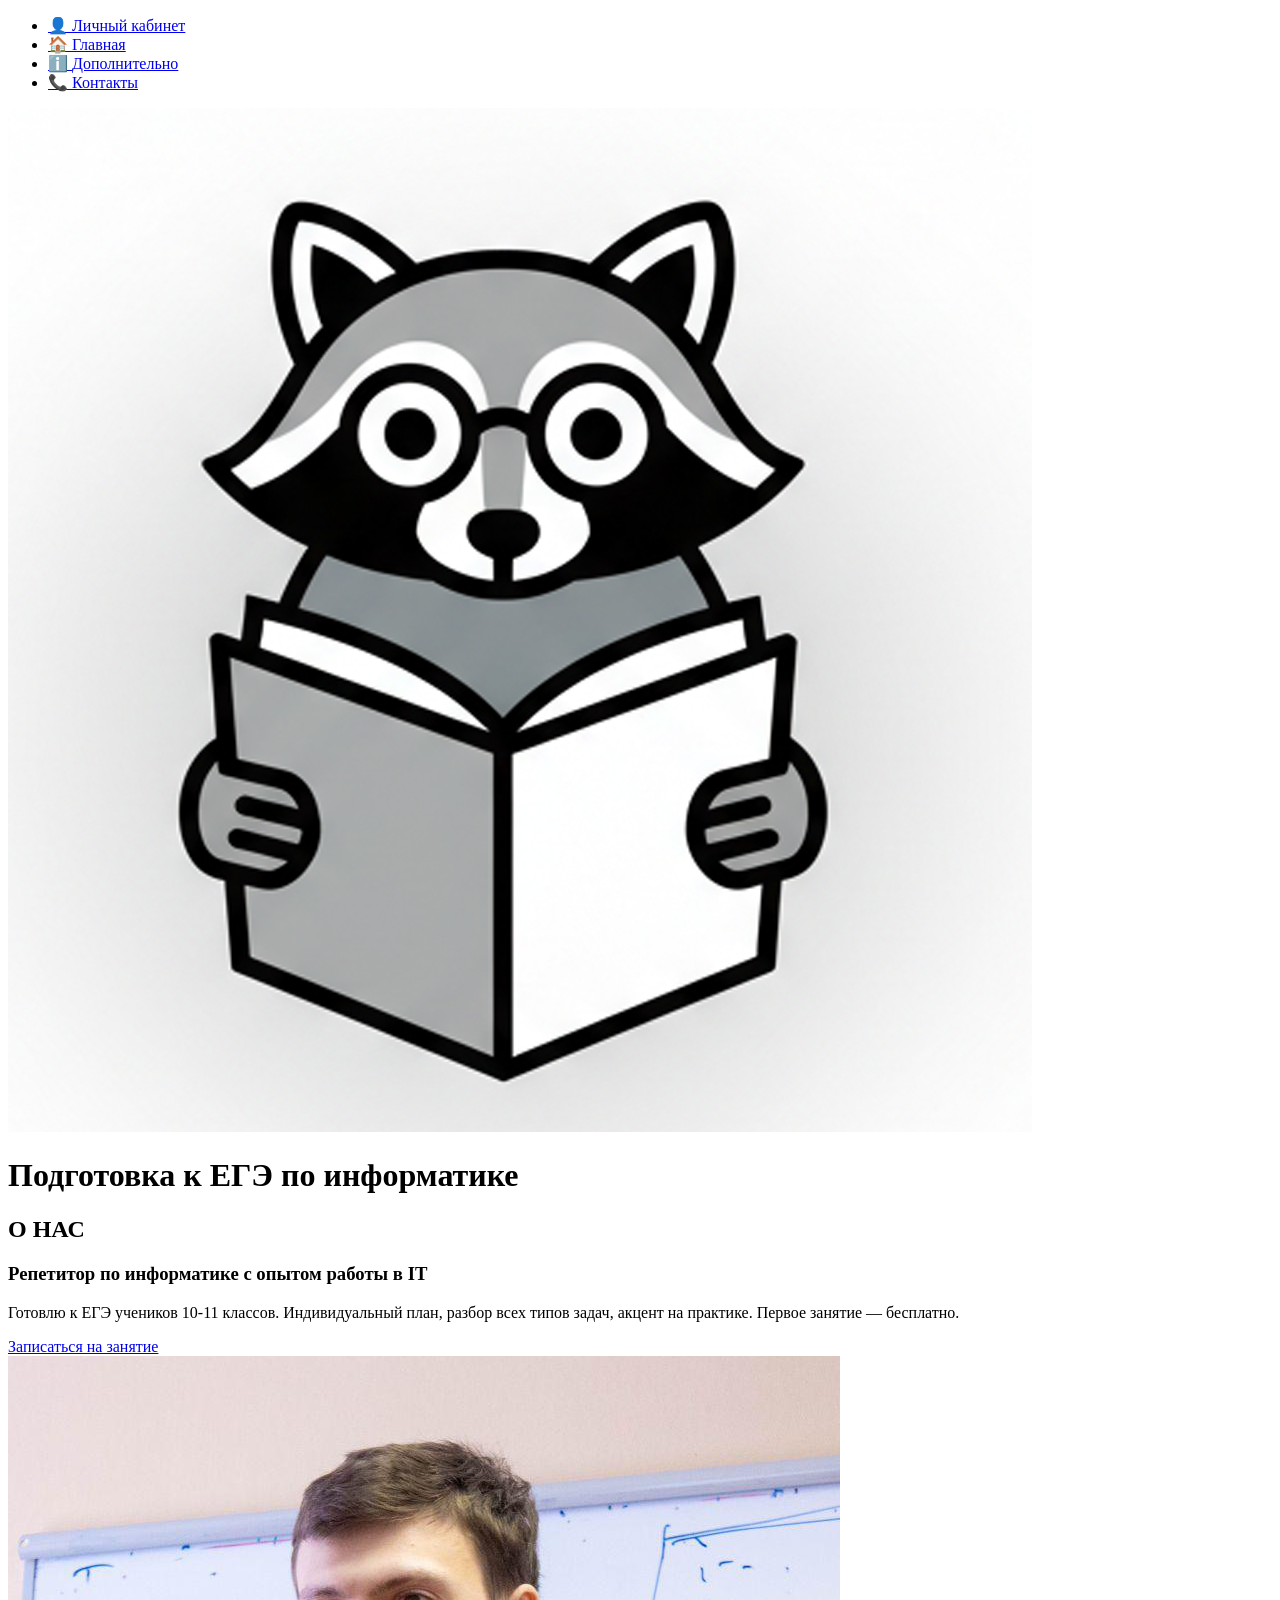
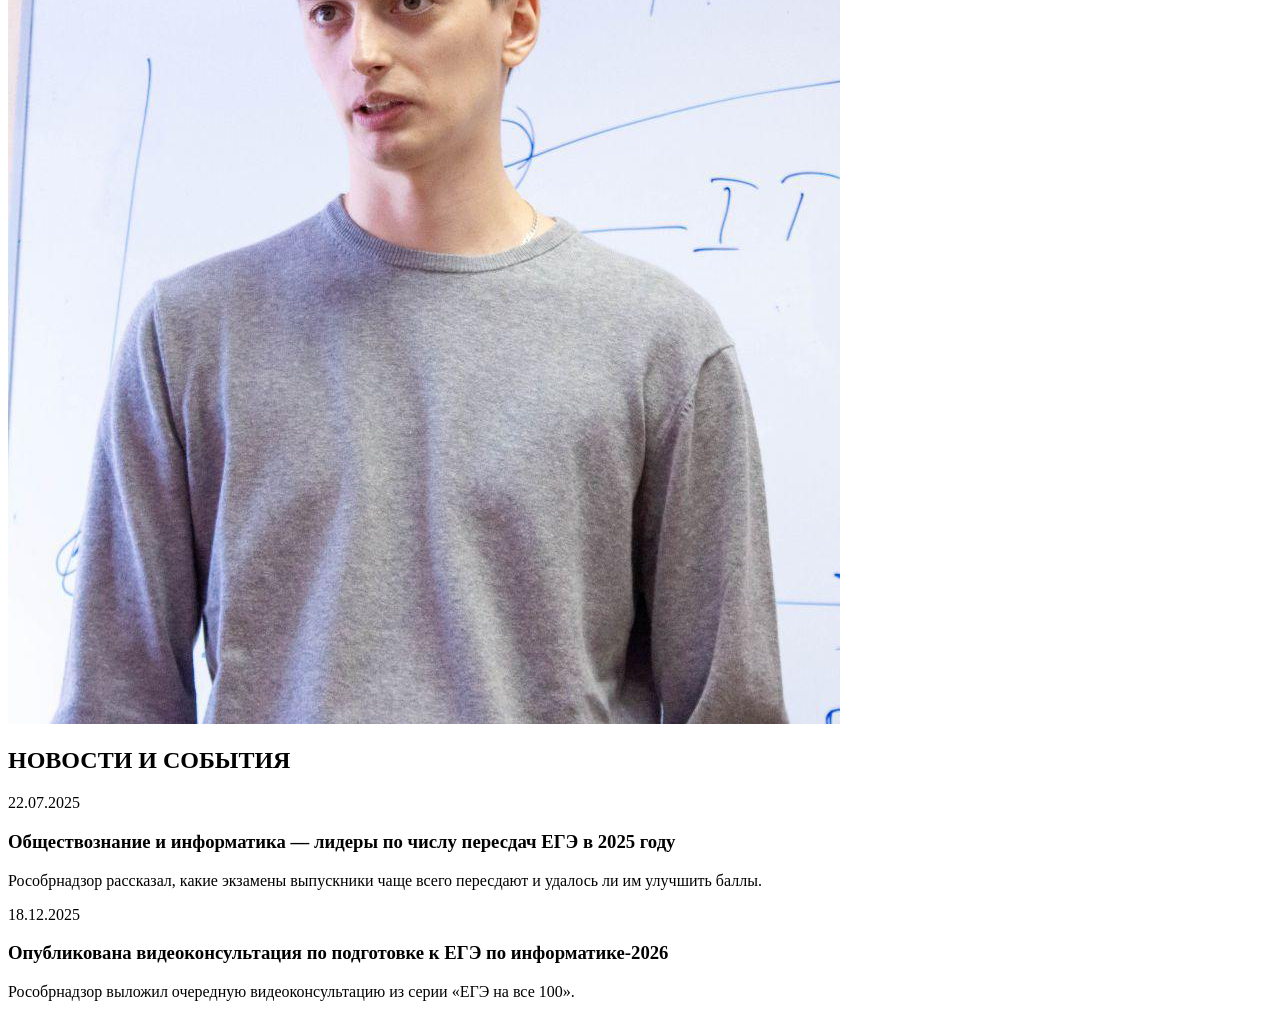
==== index.html @ 10ce8958 "Add files via upload" ====
<!DOCTYPE html>
<html lang="ru">
<head>
    <meta charset="UTF-8">
    <meta name="viewport" content="width=device-width, initial-scale=1.0">
    <title>Подготовка к ЕГЭ по информатике</title>
    <link rel="stylesheet" href="css/style.css">
    <link href="https://fonts.googleapis.com/css2?family=Inter:wght@400;500;600;700&family=Montserrat:wght@600&display=swap" rel="stylesheet">
</head>
<body>    
    <div class="sidebar">
        <ul>
            <li><a href="lk_prew.html"><span>👤</span> <span>Личный кабинет</span></a></li>
            <li><a href="index.html" class="active"><span>🏠</span> <span>Главная</span></a></li>
            <li><a href="info.html"><span>ℹ️</span> <span>Дополнительно</span></a></li>
            <li><a href="contacts.html"><span>📞</span> <span>Контакты</span></a></li>
        </ul>
    </div>
    
    <div class="head-block">
        <div class="logo" id="logoContainer">
            <img src="logo.png" alt="Логотип" onerror="this.src='data:image/svg+xml;utf8,<svg xmlns=\'http://www.w3.org/2000/svg\' width=\'40\' height=\'40\' viewBox=\'0 0 24 24\'><circle cx=\'12\' cy=\'12\' r=\'12\' fill=\'%231e293b\'/><text x=\'6\' y=\'18\' font-family=\'Inter\' font-size=\'14\' fill=\'white\'>ЕГЭ</text></svg>'">
        </div>
        <h1>Подготовка к ЕГЭ по информатике</h1>
    </div>
    
    <div id="about">
        <div class="about-content">
            <h2>О НАС</h2>
            <h3>Репетитор по информатике с опытом работы в IT</h3>
            <p>Готовлю к ЕГЭ учеников 10-11 классов. Индивидуальный план, разбор всех типов задач, акцент на практике. Первое занятие — бесплатно.</p>
            <a href="contacts.html" class="btn">Записаться на занятие</a>
        </div>
        <div class="about-photo">
			<div class="photo photo-hover">
				<img src="ppl.png" alt="Команда" onerror="this.src='data:image/svg+xml;utf8,<svg width=\'400\' height=\'300\' xmlns=\'http://www.w3.org/2000/svg\'><rect width=\'400\' height=\'300\' fill=\'%23e2e8f0\'/><text x=\'50%\' y=\'50%\' font-family=\'Inter\' font-size=\'20\' fill=\'%23475669\' text-anchor=\'middle\' dy=\'.3em\'>Фото</text></svg>'">
			</div>
		</div>
    </div>
    
    <div id="news">
        <div class="text">
            <h2>НОВОСТИ И СОБЫТИЯ</h2>
        </div>
        <div class="news-grid">
            <div class="news-card">
                <span class="news-date">22.07.2025</span>
                <h3 class="news-title">Обществознание и информатика — лидеры по числу пересдач ЕГЭ в 2025 году</h3>
                <p class="news-excerpt">Рособрнадзор рассказал, какие экзамены выпускники чаще всего пересдают и удалось ли им улучшить баллы.</p>
            </div>
            
            <div class="news-card">
                <span class="news-date">18.12.2025</span>
                <h3 class="news-title">Опубликована видеоконсультация по подготовке к ЕГЭ по информатике-2026</h3>
                <p class="news-excerpt">Рособрнадзор выложил очередную видеоконсультацию из серии «ЕГЭ на все 100».</p>
            </div>
        </div>
    </div>
</body>
</html>
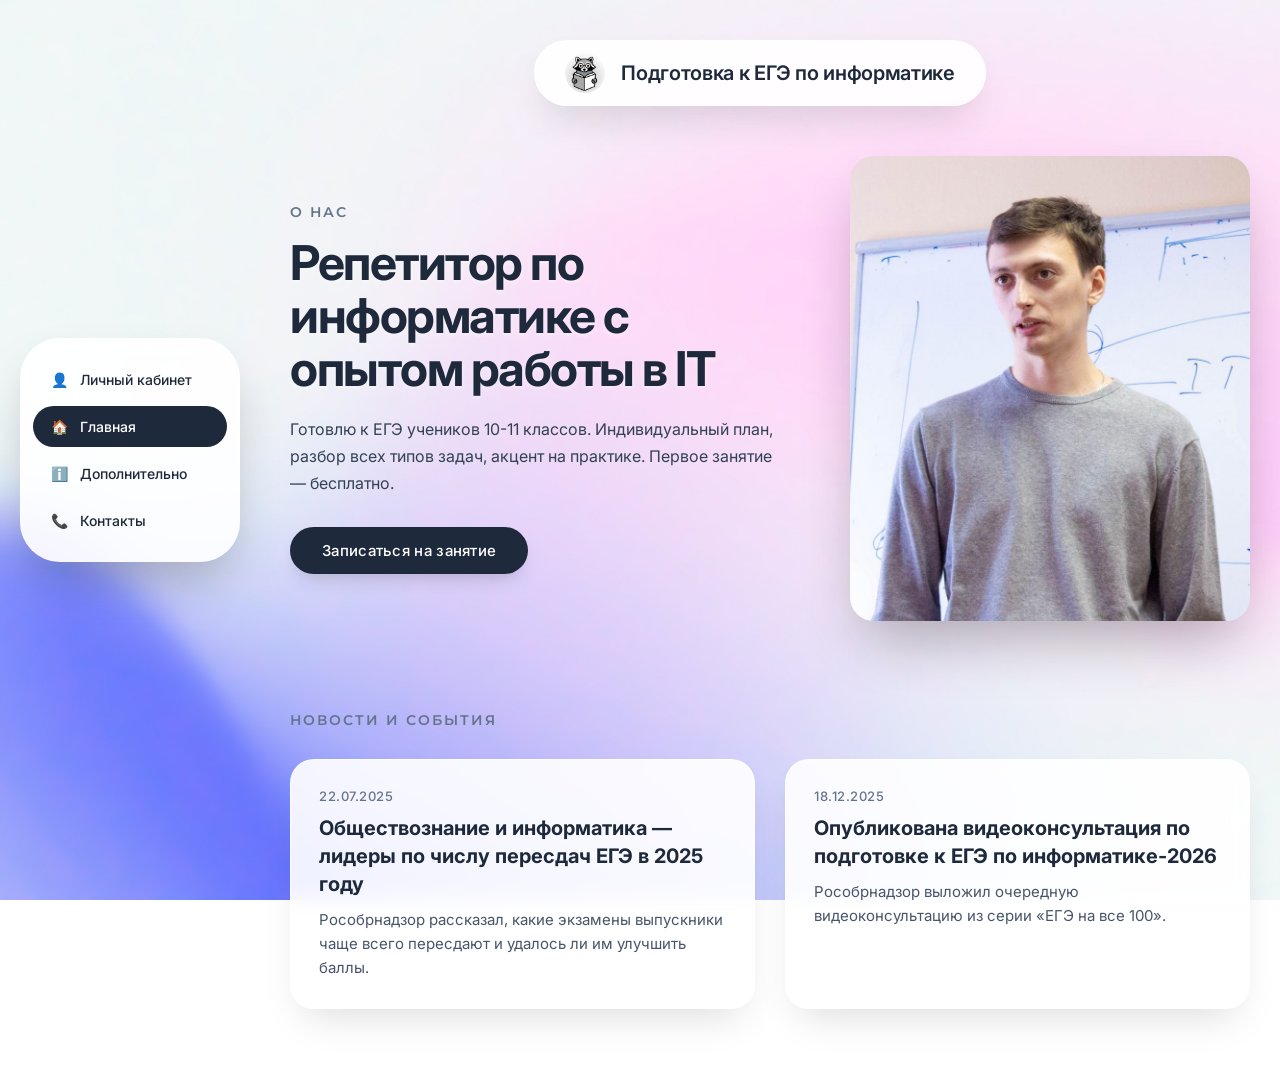
==== commit 32e11a59: "Update index.html" ====
--- a/index.html
+++ b/index.html
@@ -4,7 +4,7 @@
     <meta charset="UTF-8">
     <meta name="viewport" content="width=device-width, initial-scale=1.0">
     <title>Подготовка к ЕГЭ по информатике</title>
-    <link rel="stylesheet" href="css/style.css">
+    <link rel="stylesheet" href="style.css">
     <link href="https://fonts.googleapis.com/css2?family=Inter:wght@400;500;600;700&family=Montserrat:wght@600&display=swap" rel="stylesheet">
 </head>
 <body>    
@@ -57,4 +57,4 @@
         </div>
     </div>
 </body>
-</html>+</html>
--- a/style.css
+++ b/style.css
@@ -0,0 +1,3434 @@
+��/ *   = = = = =   +!++++  !"  = = = = =   * / + 
+ *   { + 
+         m a r g i n :   0 ; + 
+         p a d d i n g :   0 ; + 
+         b o x - s i z i n g :   b o r d e r - b o x ; + 
+ } + 
+ + 
+ b o d y   { + 
+         f o n t - f a m i l y :   ' I n t e r ' ,   - a p p l e - s y s t e m ,   B l i n k M a c S y s t e m F o n t ,   ' S e g o e   U I ' ,   R o b o t o ,   s a n s - s e r i f ; + 
+         b a c k g r o u n d :   u r l ( ' . . / b a c k g . j p g ' )   n o - r e p e a t   c e n t e r   c e n t e r   f i x e d ; + 
+         b a c k g r o u n d - s i z e :   c o v e r ; + 
+         m i n - h e i g h t :   1 0 0 v h ; + 
+         d i s p l a y :   f l e x ; + 
+         f l e x - d i r e c t i o n :   c o l u m n ; + 
+         a l i g n - i t e m s :   c e n t e r ; + 
+         p o s i t i o n :   r e l a t i v e ; + 
+         p a d d i n g :   2 0 p x ; + 
+         c o l o r :   # 1 e 2 9 3 b ; + 
+ } + 
+ + 
+ / *   = = = = =   +&/  = = = = =   * / + 
+ . s i d e b a r   { + 
+         p o s i t i o n :   f i x e d ; + 
+         l e f t :   2 0 p x ; + 
+         t o p :   5 0 % ; + 
+         t r a n s f o r m :   t r a n s l a t e Y ( - 5 0 % ) ; + 
+         b a c k g r o u n d :   r g b a ( 2 5 5 ,   2 5 5 ,   2 5 5 ,   0 . 9 ) ; + 
+         b a c k d r o p - f i l t e r :   b l u r ( 1 0 p x ) ; + 
+         - w e b k i t - b a c k d r o p - f i l t e r :   b l u r ( 1 0 p x ) ; + 
+         b o r d e r - r a d i u s :   4 0 p x ; + 
+         p a d d i n g :   2 0 p x   1 2 p x ; + 
+         w i d t h :   2 2 0 p x ;   / *   #25;8G8;8  H8@8=C  * / + 
+         b o x - s h a d o w :   0   2 5 p x   5 0 p x   - 1 2 p x   r g b a ( 0 ,   0 ,   0 ,   0 . 2 5 ) ; + 
+         z - i n d e x :   1 0 0 0 ; + 
+         b o r d e r :   1 p x   s o l i d   r g b a ( 2 5 5 ,   2 5 5 ,   2 5 5 ,   0 . 5 ) ; + 
+ } + 
+ + 
+ . s i d e b a r   u l   { + 
+         l i s t - s t y l e :   n o n e ; + 
+         d i s p l a y :   f l e x ; + 
+         f l e x - d i r e c t i o n :   c o l u m n ; + 
+         g a p :   6 p x ; + 
+ } + 
+ + 
+ . s i d e b a r   a   { + 
+         t e x t - d e c o r a t i o n :   n o n e ; + 
+         c o l o r :   # 1 e 2 9 3 b ; + 
+         f o n t - w e i g h t :   5 0 0 ; + 
+         p a d d i n g :   1 2 p x   1 8 p x ; + 
+         d i s p l a y :   b l o c k ; + 
+         b o r d e r - r a d i u s :   2 4 p x ; + 
+         t r a n s i t i o n :   a l l   0 . 2 s   e a s e ; + 
+         f o n t - s i z e :   1 4 p x ; + 
+         w h i t e - s p a c e :   n o w r a p ;   / *   0?@5I05<  ?5@5=>A  B5:AB0  * / + 
+ } + 
+ + 
+ . s i d e b a r   a : h o v e r , + 
+ . s i d e b a r   a . a c t i v e   { + 
+         b a c k g r o u n d :   # 1 e 2 9 3 b ; + 
+         c o l o r :   w h i t e ; + 
+ } + 
+ + 
+ / *   !B8;8  4;O  s p a n   2=CB@8  AAK;>:  <5=N  * / + 
+ . s i d e b a r   a   s p a n   { + 
+         d i s p l a y :   i n l i n e ; + 
+ } + 
+ + 
+ . s i d e b a r   a   s p a n : f i r s t - c h i l d   { + 
+         m a r g i n - r i g h t :   8 p x ; + 
+ } + 
+ + 
+ / *   = = = = =   (  = = = = =   * / + 
+ . h e a d - b l o c k   { + 
+         b a c k g r o u n d :   r g b a ( 2 5 5 ,   2 5 5 ,   2 5 5 ,   0 . 9 ) ; + 
+         b a c k d r o p - f i l t e r :   b l u r ( 1 0 p x ) ; + 
+         - w e b k i t - b a c k d r o p - f i l t e r :   b l u r ( 1 0 p x ) ; + 
+         b o r d e r - r a d i u s :   4 0 p x ; + 
+         p a d d i n g :   1 2 p x   3 0 p x ; + 
+         d i s p l a y :   f l e x ; + 
+         a l i g n - i t e m s :   c e n t e r ; + 
+         g a p :   1 6 p x ; + 
+         m a r g i n - t o p :   2 0 p x ; + 
+         m a r g i n - l e f t :   2 4 0 p x ; + 
+         b o x - s h a d o w :   0   2 0 p x   4 0 p x   - 1 2 p x   r g b a ( 0 ,   0 ,   0 ,   0 . 1 5 ) ; + 
+         b o r d e r :   1 p x   s o l i d   r g b a ( 2 5 5 ,   2 5 5 ,   2 5 5 ,   0 . 6 ) ; + 
+         w i d t h :   f i t - c o n t e n t ; + 
+ } + 
+ + 
+ . l o g o   { + 
+         w i d t h :   4 0 p x ; + 
+         h e i g h t :   4 0 p x ; + 
+         b a c k g r o u n d :   # 1 e 2 9 3 b ; + 
+         b o r d e r - r a d i u s :   2 0 p x ; + 
+         d i s p l a y :   f l e x ; + 
+         a l i g n - i t e m s :   c e n t e r ; + 
+         j u s t i f y - c o n t e n t :   c e n t e r ; + 
+         o v e r f l o w :   h i d d e n ; + 
+ } + 
+ + 
+ . l o g o   i m g   { + 
+         w i d t h :   1 0 0 % ; + 
+         h e i g h t :   1 0 0 % ; + 
+         o b j e c t - f i t :   c o v e r ; + 
+         d i s p l a y :   b l o c k ; + 
+ } + 
+ + 
+ h 1   { + 
+         m a r g i n :   0 ; + 
+         f o n t - s i z e :   2 0 p x ; + 
+         f o n t - w e i g h t :   6 0 0 ; + 
+         c o l o r :   # 1 e 2 9 3 b ; + 
+         l e t t e r - s p a c i n g :   - 0 . 3 p x ; + 
+ } + 
+ + 
+ / *   = = = = =   +!++++  !&  = = = = =   * / + 
+ # a b o u t ,   # n e w s ,   # c o n t a c t s ,   # b o o k i n g ,   # a b o u t - c o u r s e ,   # l o g i n - s e c t i o n , + 
+ # s t u d e n t - c a b i n e t ,   # t e a c h e r - c a b i n e t ,   # l a b - w o r k   { + 
+         m a r g i n - t o p :   3 0 p x ; + 
+         m a r g i n - l e f t :   2 6 0 p x ;   / *   #25;8G8;8  >BABC?  87- 70  1>;55  H8@>:>3>  <5=N  * / + 
+         w i d t h :   1 0 0 0 p x ; + 
+         m a x - w i d t h :   c a l c ( 1 0 0 %   -   2 8 0 p x ) ; + 
+         s c r o l l - m a r g i n - t o p :   3 0 p x ; + 
+         p a d d i n g :   2 0 p x   0   4 0 p x   0 ; + 
+ } + 
+ + 
+ / *   !?5F80;L=>  4;O  AB@0=8FK  2E>40  * / + 
+ # l o g i n - s e c t i o n   { + 
+         p a d d i n g :   4 0 p x   0   6 0 p x   0 ; + 
+         d i s p l a y :   f l e x ; + 
+         j u s t i f y - c o n t e n t :   c e n t e r ; + 
+         a l i g n - i t e m s :   c e n t e r ; + 
+         m i n - h e i g h t :   c a l c ( 1 0 0 v h   -   2 0 0 p x ) ; + 
+ } + 
+ + 
+ / *   = = = = =   ++&  = = = = =   * / + 
+ @ k e y f r a m e s   s l i d e U p   { + 
+         f r o m   {   o p a c i t y :   0 ;   t r a n s f o r m :   t r a n s l a t e Y ( 4 0 p x ) ;   } + 
+         t o   {   o p a c i t y :   1 ;   t r a n s f o r m :   t r a n s l a t e Y ( 0 ) ;   } + 
+ } + 
+ + 
+ @ k e y f r a m e s   f a d e I n   { + 
+         f r o m   {   o p a c i t y :   0 ;   } + 
+         t o   {   o p a c i t y :   1 ;   } + 
+ } + 
+ + 
+ # a b o u t ,   # n e w s ,   # c o n t a c t s ,   # b o o k i n g ,   # a b o u t - c o u r s e ,   # l o g i n - s e c t i o n , + 
+ # s t u d e n t - c a b i n e t ,   # t e a c h e r - c a b i n e t ,   # l a b - w o r k   { + 
+         a n i m a t i o n :   s l i d e U p   0 . 6 s   e a s e - o u t ; + 
+ } + 
+ + 
+ / *   = = = = =   +  !  = = = = =   * / + 
+ # a b o u t   { + 
+         d i s p l a y :   f l e x ; + 
+         g a p :   5 0 p x ; + 
+         a l i g n - i t e m s :   c e n t e r ; + 
+ } + 
+ + 
+ . a b o u t - c o n t e n t   { + 
+         f l e x :   1 ; + 
+ } + 
+ + 
+ . a b o u t - c o n t e n t   h 2 , + 
+ . t e x t   h 2 , + 
+ . c a b i n e t - h e a d e r   h 2 , + 
+ . c o n t a c t s - c o n t e n t   h 2 , + 
+ # a b o u t - c o u r s e   . t e x t   h 2   { + 
+         f o n t - f a m i l y :   ' M o n t s e r r a t ' ,   ' I n t e r ' ,   s a n s - s e r i f ; + 
+         f o n t - s i z e :   1 4 p x ; + 
+         f o n t - w e i g h t :   6 0 0 ; + 
+         l e t t e r - s p a c i n g :   2 p x ; + 
+         t e x t - t r a n s f o r m :   u p p e r c a s e ; + 
+         c o l o r :   # 6 4 7 4 8 b ; + 
+         m a r g i n - b o t t o m :   1 6 p x ; + 
+ } + 
+ + 
+ . a b o u t - c o n t e n t   h 3 , + 
+ . t e x t   h 3 , + 
+ . c a b i n e t - h e a d e r   h 3 , + 
+ . c o n t a c t s - c o n t e n t   h 3 , + 
+ # a b o u t - c o u r s e   . t e x t   h 3 , + 
+ . l o g i n - h e a d e r   h 3 , + 
+ . f e a t u r e s - s e c t i o n   h 3 , + 
+ . p r i c e s - s e c t i o n   h 3 , + 
+ . r e v i e w s - s e c t i o n   h 3   { + 
+         m a r g i n :   0   0   2 0 p x   0 ; + 
+         f o n t - s i z e :   4 8 p x ; + 
+         f o n t - w e i g h t :   7 0 0 ; + 
+         c o l o r :   # 1 e 2 9 3 b ; + 
+         l e t t e r - s p a c i n g :   - 1 . 5 p x ; + 
+         l i n e - h e i g h t :   1 . 1 ; + 
+         t e x t - s h a d o w :   0   2 p x   4 p x   r g b a ( 2 5 5 , 2 5 5 , 2 5 5 , 0 . 5 ) ; + 
+ } + 
+ + 
+ . a b o u t - c o n t e n t   p , + 
+ . t e x t   p , + 
+ # a b o u t - c o u r s e   . t e x t   p , + 
+ . c o n t a c t s - c o n t e n t   p , + 
+ . f e a t u r e s - l i s t   p , + 
+ . p r i c e - d e s c r i p t i o n , + 
+ . r e v i e w - t e x t   { + 
+         m a r g i n :   0   0   3 0 p x   0 ; + 
+         f o n t - s i z e :   1 6 p x ; + 
+         l i n e - h e i g h t :   1 . 7 ; + 
+         c o l o r :   # 3 3 4 1 5 5 ; + 
+         m a x - w i d t h :   5 0 0 p x ; + 
+ } + 
+ + 
+ . a b o u t - p h o t o   { + 
+         f l e x :   1 ; + 
+         m a x - w i d t h :   4 0 0 p x ; + 
+ } + 
+ + 
+ . p h o t o , + 
+ . c o n t a c t s - p h o t o   . p h o t o   { + 
+         w i d t h :   1 0 0 % ; + 
+         b o r d e r - r a d i u s :   2 4 p x ; + 
+         o v e r f l o w :   h i d d e n ; + 
+         b o x - s h a d o w :   0   3 0 p x   6 0 p x   - 1 5 p x   r g b a ( 0 ,   0 ,   0 ,   0 . 3 ) ; + 
+ } + 
+ + 
+ . p h o t o   i m g   { + 
+         w i d t h :   1 0 0 % ; + 
+         h e i g h t :   a u t o ; + 
+         d i s p l a y :   b l o c k ; + 
+ } + 
+ + 
+ / *   = = = = =   ++  = = = = =   * / + 
+ . b t n , + 
+ . p r i c e - b t n , + 
+ . l o g i n - b t n , + 
+ . c h e c k - b t n , + 
+ i n p u t [ t y p e = " s u b m i t " ]   { + 
+         d i s p l a y :   i n l i n e - b l o c k ; + 
+         b a c k g r o u n d :   # 1 e 2 9 3 b ; + 
+         c o l o r :   w h i t e ; + 
+         t e x t - d e c o r a t i o n :   n o n e ; + 
+         p a d d i n g :   1 4 p x   3 2 p x ; + 
+         b o r d e r - r a d i u s :   4 0 p x ; + 
+         f o n t - w e i g h t :   5 0 0 ; + 
+         f o n t - s i z e :   1 5 p x ; + 
+         l e t t e r - s p a c i n g :   0 . 3 p x ; + 
+         t r a n s i t i o n :   a l l   0 . 3 s   e a s e ; + 
+         b o r d e r :   n o n e ; + 
+         c u r s o r :   p o i n t e r ; + 
+         b o x - s h a d o w :   0   1 0 p x   2 0 p x   - 8 p x   r g b a ( 0 ,   0 ,   0 ,   0 . 2 ) ; + 
+ } + 
+ + 
+ . b t n : h o v e r , + 
+ . p r i c e - b t n : h o v e r , + 
+ . l o g i n - b t n : h o v e r , + 
+ . c h e c k - b t n : h o v e r , + 
+ i n p u t [ t y p e = " s u b m i t " ] : h o v e r   { + 
+         b a c k g r o u n d :   # 0 f 1 7 2 a ; + 
+         t r a n s f o r m :   t r a n s l a t e Y ( - 3 p x ) ; + 
+         b o x - s h a d o w :   0   1 5 p x   3 0 p x   - 8 p x   r g b a ( 0 ,   0 ,   0 ,   0 . 3 ) ; + 
+ } + 
+ + 
+ . p r i c e - b t n . o u t l i n e   { + 
+         b a c k g r o u n d :   t r a n s p a r e n t ; + 
+         c o l o r :   # 1 e 2 9 3 b ; + 
+         b o r d e r :   2 p x   s o l i d   # 1 e 2 9 3 b ; + 
+ } + 
+ + 
+ . p r i c e - b t n . o u t l i n e : h o v e r   { + 
+         b a c k g r o u n d :   # 1 e 2 9 3 b ; + 
+         c o l o r :   w h i t e ; + 
+ } + 
+ + 
+ / *   !?5F80;L=>  4;O  :=>?:8  2E>40  * / + 
+ . l o g i n - b t n   { + 
+         w i d t h :   8 0 % ; + 
+         d i s p l a y :   b l o c k ; + 
+         m a r g i n :   3 0 p x   a u t o   0   a u t o ; + 
+         p a d d i n g :   2 2 p x   3 2 p x ; + 
+         f o n t - s i z e :   2 0 p x ; + 
+         f o n t - w e i g h t :   6 0 0 ; + 
+ } + 
+ + 
+ . p d f - b u t t o n   { + 
+         d i s p l a y :   f l e x ; + 
+         a l i g n - i t e m s :   c e n t e r ; + 
+         g a p :   8 p x ; + 
+         b a c k g r o u n d :   # d c 2 6 2 6 ; + 
+         c o l o r :   w h i t e ; + 
+         b o r d e r :   n o n e ; + 
+         p a d d i n g :   1 0 p x   2 0 p x ; + 
+         b o r d e r - r a d i u s :   4 0 p x ; + 
+         f o n t - s i z e :   1 4 p x ; + 
+         f o n t - w e i g h t :   6 0 0 ; + 
+         c u r s o r :   p o i n t e r ; + 
+         t r a n s i t i o n :   a l l   0 . 2 s   e a s e ; + 
+         t e x t - d e c o r a t i o n :   n o n e ; + 
+         b o r d e r :   1 p x   s o l i d   r g b a ( 2 5 5 ,   2 5 5 ,   2 5 5 ,   0 . 1 ) ; + 
+ } + 
+ + 
+ . p d f - b u t t o n : h o v e r   { + 
+         b a c k g r o u n d :   # b 9 1 c 1 c ; + 
+         t r a n s f o r m :   s c a l e ( 1 . 0 5 ) ; + 
+         b o x - s h a d o w :   0   1 0 p x   2 0 p x   - 1 0 p x   r g b a ( 2 2 0 ,   3 8 ,   3 8 ,   0 . 5 ) ; + 
+ } + 
+ + 
+ . p d f - b u t t o n : a c t i v e   { + 
+         t r a n s f o r m :   s c a l e ( 0 . 9 5 ) ; + 
+ } + 
+ + 
+ . p d f - b u t t o n   s p a n   { + 
+         f o n t - s i z e :   1 8 p x ; + 
+ } + 
+ + 
+ / *   = = = = =   +++!"  = = = = =   * / + 
+ # n e w s   . t e x t   h 2   { + 
+         m a r g i n - b o t t o m :   3 0 p x ; + 
+ } + 
+ + 
+ . n e w s - g r i d   { + 
+         d i s p l a y :   g r i d ; + 
+         g r i d - t e m p l a t e - c o l u m n s :   r e p e a t ( 2 ,   1 f r ) ; + 
+         g a p :   3 0 p x ; + 
+ } + 
+ + 
+ . n e w s - c a r d   { + 
+         b a c k g r o u n d :   r g b a ( 2 5 5 ,   2 5 5 ,   2 5 5 ,   0 . 9 ) ; + 
+         b a c k d r o p - f i l t e r :   b l u r ( 1 0 p x ) ; + 
+         - w e b k i t - b a c k d r o p - f i l t e r :   b l u r ( 1 0 p x ) ; + 
+         b o r d e r - r a d i u s :   2 4 p x ; + 
+         p a d d i n g :   2 8 p x ; + 
+         b o r d e r :   1 p x   s o l i d   r g b a ( 2 5 5 ,   2 5 5 ,   2 5 5 ,   0 . 8 ) ; + 
+         b o x - s h a d o w :   0   2 0 p x   4 0 p x   - 1 5 p x   r g b a ( 0 ,   0 ,   0 ,   0 . 1 5 ) ; + 
+ } + 
+ + 
+ . n e w s - d a t e   { + 
+         f o n t - s i z e :   1 3 p x ; + 
+         c o l o r :   # 6 4 7 4 8 b ; + 
+         f o n t - w e i g h t :   5 0 0 ; + 
+         m a r g i n - b o t t o m :   1 0 p x ; + 
+         d i s p l a y :   b l o c k ; + 
+         t e x t - t r a n s f o r m :   u p p e r c a s e ; + 
+         l e t t e r - s p a c i n g :   0 . 5 p x ; + 
+ } + 
+ + 
+ . n e w s - t i t l e   { + 
+         f o n t - s i z e :   2 0 p x ; + 
+         f o n t - w e i g h t :   7 0 0 ; + 
+         c o l o r :   # 1 e 2 9 3 b ; + 
+         m a r g i n - b o t t o m :   1 0 p x ; + 
+         l i n e - h e i g h t :   1 . 4 ; + 
+ } + 
+ + 
+ . n e w s - e x c e r p t   { + 
+         f o n t - s i z e :   1 5 p x ; + 
+         c o l o r :   # 4 7 5 5 6 9 ; + 
+         l i n e - h e i g h t :   1 . 6 ; + 
+ } + 
+ + 
+ / *   = = = = =   ++""+  = = = = =   * / + 
+ # c o n t a c t s   { + 
+         d i s p l a y :   f l e x ; + 
+         g a p :   4 0 p x ; + 
+         a l i g n - i t e m s :   f l e x - s t a r t ; + 
+ } + 
+ + 
+ . c o n t a c t s - c o n t e n t   { + 
+         f l e x :   1 ; + 
+ } + 
+ + 
+ . c o n t a c t s - c o n t e n t   h 3   { + 
+         m a r g i n - b o t t o m :   3 0 p x ; + 
+ } + 
+ + 
+ . c o n t a c t - i t e m s   { + 
+         m a r g i n :   3 0 p x   0 ; + 
+ } + 
+ + 
+ . c o n t a c t - i t e m   { + 
+         d i s p l a y :   f l e x ; + 
+         a l i g n - i t e m s :   c e n t e r ; + 
+         g a p :   1 6 p x ; + 
+         m a r g i n :   2 0 p x   0 ; + 
+         b a c k g r o u n d :   r g b a ( 2 5 5 ,   2 5 5 ,   2 5 5 ,   0 . 7 ) ; + 
+         b a c k d r o p - f i l t e r :   b l u r ( 5 p x ) ; + 
+         - w e b k i t - b a c k d r o p - f i l t e r :   b l u r ( 5 p x ) ; + 
+         p a d d i n g :   1 2 p x   2 0 p x ; + 
+         b o r d e r - r a d i u s :   6 0 p x ; + 
+         b o r d e r :   1 p x   s o l i d   r g b a ( 2 5 5 ,   2 5 5 ,   2 5 5 ,   0 . 8 ) ; + 
+         m a x - w i d t h :   3 5 0 p x ; + 
+         t r a n s i t i o n :   t r a n s f o r m   0 . 2 s   e a s e ; + 
+ } + 
+ + 
+ . c o n t a c t - i t e m : h o v e r   { + 
+         t r a n s f o r m :   t r a n s l a t e X ( 5 p x ) ; + 
+         b a c k g r o u n d :   r g b a ( 2 5 5 ,   2 5 5 ,   2 5 5 ,   0 . 9 ) ; + 
+ } + 
+ + 
+ . c o n t a c t - i c o n   { + 
+         w i d t h :   4 4 p x ; + 
+         h e i g h t :   4 4 p x ; + 
+         b a c k g r o u n d :   # 1 e 2 9 3 b ; + 
+         b o r d e r - r a d i u s :   2 2 p x ; + 
+         d i s p l a y :   f l e x ; + 
+         a l i g n - i t e m s :   c e n t e r ; + 
+         j u s t i f y - c o n t e n t :   c e n t e r ; + 
+         c o l o r :   w h i t e ; + 
+         f o n t - s i z e :   2 0 p x ; + 
+         f l e x - s h r i n k :   0 ; + 
+ } + 
+ + 
+ . c o n t a c t - i t e m   p   { + 
+         m a r g i n :   0 ; + 
+         f o n t - s i z e :   1 6 p x ; + 
+         f o n t - w e i g h t :   5 0 0 ; + 
+         c o l o r :   # 1 e 2 9 3 b ; + 
+ } + 
+ + 
+ . c o n t a c t s - p h o t o   { + 
+         f l e x :   1 ; + 
+         m a x - w i d t h :   7 0 0 p x ; + 
+         p o s i t i o n :   r e l a t i v e ; + 
+         l e f t :   - 9 0 p x ; + 
+         t o p :   2 5 0 p x ; + 
+ } + 
+ + 
+ / *   = = = = =   $+ ++  = = = = =   * / + 
+ # b o o k i n g   { + 
+         d i s p l a y :   f l e x ; + 
+         j u s t i f y - c o n t e n t :   c e n t e r ; + 
+ } + 
+ + 
+ # b o o k i n g   . t e x t   { + 
+         t e x t - a l i g n :   c e n t e r ; + 
+         m a x - w i d t h :   7 0 0 p x ; + 
+         w i d t h :   1 0 0 % ; + 
+ } + 
+ + 
+ f o r m , + 
+ . l o g i n - c a r d   { + 
+         b a c k g r o u n d :   r g b a ( 2 5 5 ,   2 5 5 ,   2 5 5 ,   0 . 7 ) ; + 
+         b a c k d r o p - f i l t e r :   b l u r ( 1 0 p x ) ; + 
+         - w e b k i t - b a c k d r o p - f i l t e r :   b l u r ( 1 0 p x ) ; + 
+         b o r d e r - r a d i u s :   4 0 p x ; + 
+         p a d d i n g :   5 0 p x ; + 
+         b o r d e r :   1 p x   s o l i d   r g b a ( 2 5 5 ,   2 5 5 ,   2 5 5 ,   0 . 8 ) ; + 
+         w i d t h :   1 0 0 % ; + 
+         b o x - s h a d o w :   0   3 0 p x   6 0 p x   - 2 0 p x   r g b a ( 0 ,   0 ,   0 ,   0 . 2 ) ; + 
+         m a r g i n :   0   a u t o ; + 
+ } + 
+ + 
+ . l o g i n - c o n t a i n e r   { + 
+         m a x - w i d t h :   5 5 0 p x ; + 
+         w i d t h :   1 0 0 % ; + 
+         m a r g i n :   0   a u t o ; + 
+ } + 
+ + 
+ f o r m   p   { + 
+         m a r g i n :   0   0   2 5 p x   0 ; + 
+ } + 
+ + 
+ f o r m   l a b e l , + 
+ . f o r m - g r o u p   l a b e l   { + 
+         d i s p l a y :   b l o c k ; + 
+         m a r g i n - b o t t o m :   1 0 p x ; + 
+         f o n t - w e i g h t :   6 0 0 ; + 
+         c o l o r :   # 1 e 2 9 3 b ; + 
+         f o n t - s i z e :   1 5 p x ; + 
+         t e x t - a l i g n :   l e f t ; + 
+ } + 
+ + 
+ i n p u t [ t y p e = " t e x t " ] , + 
+ i n p u t [ t y p e = " e m a i l " ] , + 
+ i n p u t [ t y p e = " p a s s w o r d " ] , + 
+ s e l e c t   { + 
+         w i d t h :   1 0 0 % ; + 
+         p a d d i n g :   1 6 p x   2 4 p x ; + 
+         b o r d e r :   1 p x   s o l i d   r g b a ( 0 ,   0 ,   0 ,   0 . 1 ) ; + 
+         b o r d e r - r a d i u s :   6 0 p x ; + 
+         f o n t - s i z e :   1 6 p x ; + 
+         o u t l i n e :   n o n e ; + 
+         b a c k g r o u n d :   w h i t e ; + 
+         t r a n s i t i o n :   a l l   0 . 2 s   e a s e ; + 
+         f o n t - f a m i l y :   i n h e r i t ; + 
+ } + 
+ + 
+ i n p u t [ t y p e = " t e x t " ] : f o c u s , + 
+ i n p u t [ t y p e = " e m a i l " ] : f o c u s , + 
+ i n p u t [ t y p e = " p a s s w o r d " ] : f o c u s , + 
+ s e l e c t : f o c u s   { + 
+         b o r d e r - c o l o r :   # 1 e 2 9 3 b ; + 
+         b o x - s h a d o w :   0   0   0   4 p x   r g b a ( 3 0 ,   4 1 ,   5 9 ,   0 . 1 ) ; + 
+ } + 
+ + 
+ i n p u t [ t y p e = " r a d i o " ]   { + 
+         m a r g i n - r i g h t :   1 0 p x ; + 
+         w i d t h :   2 0 p x ; + 
+         h e i g h t :   2 0 p x ; + 
+         a c c e n t - c o l o r :   # 1 e 2 9 3 b ; + 
+ } + 
+ + 
+ . r a d i o - g r o u p   { + 
+         d i s p l a y :   f l e x ; + 
+         g a p :   4 0 p x ; + 
+         m a r g i n :   2 5 p x   0   1 5 p x   0 ; + 
+         j u s t i f y - c o n t e n t :   c e n t e r ; + 
+ } + 
+ + 
+ . r a d i o - g r o u p   l a b e l   { + 
+         d i s p l a y :   f l e x ; + 
+         a l i g n - i t e m s :   c e n t e r ; + 
+         m a r g i n :   0 ; + 
+         f o n t - w e i g h t :   5 0 0 ; + 
+         f o n t - s i z e :   1 6 p x ; + 
+         c u r s o r :   p o i n t e r ; + 
+ } + 
+ + 
+ . e r r o r - m e s s a g e   { + 
+         c o l o r :   # d c 2 6 2 6 ; + 
+         f o n t - s i z e :   1 4 p x ; + 
+         m a r g i n - t o p :   8 p x ; + 
+         m a r g i n - l e f t :   2 0 p x ; + 
+         d i s p l a y :   n o n e ; + 
+         t e x t - a l i g n :   l e f t ; + 
+ } + 
+ + 
+ . e r r o r - m e s s a g e . s h o w   { + 
+         d i s p l a y :   b l o c k ; + 
+ } + 
+ + 
+ i n p u t . e r r o r , + 
+ s e l e c t . e r r o r   { + 
+         b o r d e r - c o l o r :   # d c 2 6 2 6 ; + 
+         b a c k g r o u n d - c o l o r :   # f e f 2 f 2 ; + 
+ } + 
+ + 
+ . s u c c e s s - m e s s a g e   { + 
+         c o l o r :   # 0 5 9 6 6 9 ; + 
+         t e x t - a l i g n :   c e n t e r ; + 
+         m a r g i n - t o p :   1 5 p x ; + 
+         f o n t - s i z e :   1 5 p x ; + 
+         d i s p l a y :   n o n e ; + 
+         b a c k g r o u n d :   r g b a ( 1 6 7 ,   2 4 3 ,   2 0 8 ,   0 . 5 ) ; + 
+         p a d d i n g :   1 5 p x ; + 
+         b o r d e r - r a d i u s :   6 0 p x ; + 
+         b a c k d r o p - f i l t e r :   b l u r ( 5 p x ) ; + 
+         b o r d e r :   1 p x   s o l i d   r g b a ( 5 ,   1 5 0 ,   1 0 5 ,   0 . 2 ) ; + 
+ } + 
+ + 
+ / *   = = = = =   '++  +"  ( >1I85  AB8;8)   = = = = =   * / + 
+ . c a b i n e t - h e a d e r   { + 
+         m a r g i n - b o t t o m :   4 0 p x ; + 
+ } + 
+ + 
+ . c a b i n e t - h e a d e r   h 3   { + 
+         f o n t - s i z e :   4 8 p x ; + 
+ } + 
+ + 
+ . w e l c o m e - m e s s a g e   { + 
+         f o n t - s i z e :   2 4 p x ; + 
+         f o n t - w e i g h t :   6 0 0 ; + 
+         c o l o r :   # 1 e 2 9 3 b ; + 
+         m a r g i n - b o t t o m :   1 0 p x ; + 
+ } + 
+ + 
+ . w e l c o m e - m e s s a g e   s p a n   { + 
+         b a c k g r o u n d :   r g b a ( 2 5 5 ,   2 5 5 ,   2 5 5 ,   0 . 7 ) ; + 
+         b a c k d r o p - f i l t e r :   b l u r ( 5 p x ) ; + 
+         p a d d i n g :   5 p x   1 5 p x ; + 
+         b o r d e r - r a d i u s :   4 0 p x ; + 
+         d i s p l a y :   i n l i n e - b l o c k ; + 
+ } + 
+ + 
+ . p r o f i l e - c a r d   { + 
+         b a c k g r o u n d :   r g b a ( 2 5 5 ,   2 5 5 ,   2 5 5 ,   0 . 7 ) ; + 
+         b a c k d r o p - f i l t e r :   b l u r ( 1 0 p x ) ; + 
+         - w e b k i t - b a c k d r o p - f i l t e r :   b l u r ( 1 0 p x ) ; + 
+         b o r d e r - r a d i u s :   4 0 p x ; + 
+         p a d d i n g :   4 0 p x ; + 
+         b o r d e r :   1 p x   s o l i d   r g b a ( 2 5 5 ,   2 5 5 ,   2 5 5 ,   0 . 8 ) ; + 
+         b o x - s h a d o w :   0   3 0 p x   6 0 p x   - 2 0 p x   r g b a ( 0 ,   0 ,   0 ,   0 . 2 ) ; + 
+         m a r g i n - b o t t o m :   3 0 p x ; + 
+ } + 
+ + 
+ . p r o f i l e - c a r d   h 3   { + 
+         f o n t - s i z e :   2 4 p x ; + 
+         f o n t - w e i g h t :   7 0 0 ; + 
+         c o l o r :   # 1 e 2 9 3 b ; + 
+         m a r g i n :   3 0 p x   0   2 0 p x   0 ; + 
+         l e t t e r - s p a c i n g :   - 0 . 5 p x ; + 
+ } + 
+ + 
+ . p r o f i l e - c a r d   h 3 : f i r s t - o f - t y p e   { + 
+         m a r g i n - t o p :   0 ; + 
+ } + 
+ + 
+ . s t a t s - g r i d   { + 
+         d i s p l a y :   g r i d ; + 
+         g r i d - t e m p l a t e - c o l u m n s :   r e p e a t ( 2 ,   1 f r ) ; + 
+         g a p :   2 0 p x ; + 
+         m a r g i n :   2 0 p x   0   3 0 p x   0 ; + 
+ } + 
+ + 
+ . s t a t - i t e m   { + 
+         b a c k g r o u n d :   r g b a ( 2 5 5 ,   2 5 5 ,   2 5 5 ,   0 . 5 ) ; + 
+         b a c k d r o p - f i l t e r :   b l u r ( 5 p x ) ; + 
+         - w e b k i t - b a c k d r o p - f i l t e r :   b l u r ( 5 p x ) ; + 
+         b o r d e r - r a d i u s :   3 2 p x ; + 
+         p a d d i n g :   3 0 p x   2 0 p x ; + 
+         t e x t - a l i g n :   c e n t e r ; + 
+         b o r d e r :   1 p x   s o l i d   r g b a ( 2 5 5 ,   2 5 5 ,   2 5 5 ,   0 . 6 ) ; + 
+         t r a n s i t i o n :   t r a n s f o r m   0 . 2 s   e a s e ; + 
+ } + 
+ + 
+ . s t a t - i t e m : h o v e r   { + 
+         t r a n s f o r m :   t r a n s l a t e Y ( - 5 p x ) ; + 
+         b a c k g r o u n d :   r g b a ( 2 5 5 ,   2 5 5 ,   2 5 5 ,   0 . 8 ) ; + 
+ } + 
+ + 
+ . s t a t - n u m b e r   { + 
+         f o n t - s i z e :   4 8 p x ; + 
+         f o n t - w e i g h t :   7 0 0 ; + 
+         c o l o r :   # 1 e 2 9 3 b ; + 
+         l i n e - h e i g h t :   1 ; + 
+         m a r g i n - b o t t o m :   1 0 p x ; + 
+ } + 
+ + 
+ . s t a t - l a b e l   { + 
+         c o l o r :   # 4 7 5 5 6 9 ; + 
+         f o n t - s i z e :   1 6 p x ; + 
+         f o n t - w e i g h t :   5 0 0 ; + 
+ } + 
+ + 
+ . p r o g r e s s - s e c t i o n   { + 
+         m a r g i n :   3 0 p x   0 ; + 
+ } + 
+ + 
+ . p r o g r e s s - h e a d e r   { + 
+         d i s p l a y :   f l e x ; + 
+         j u s t i f y - c o n t e n t :   s p a c e - b e t w e e n ; + 
+         a l i g n - i t e m s :   c e n t e r ; + 
+         m a r g i n - b o t t o m :   1 2 p x ; + 
+ } + 
+ + 
+ . p r o g r e s s - h e a d e r   s p a n   { + 
+         f o n t - w e i g h t :   6 0 0 ; + 
+         c o l o r :   # 1 e 2 9 3 b ; + 
+         f o n t - s i z e :   1 6 p x ; + 
+ } + 
+ + 
+ . p r o g r e s s - b a r   { + 
+         w i d t h :   1 0 0 % ; + 
+         h e i g h t :   1 2 p x ; + 
+         b a c k g r o u n d :   r g b a ( 2 5 5 ,   2 5 5 ,   2 5 5 ,   0 . 5 ) ; + 
+         b o r d e r - r a d i u s :   2 0 p x ; + 
+         o v e r f l o w :   h i d d e n ; + 
+         b o r d e r :   1 p x   s o l i d   r g b a ( 2 5 5 ,   2 5 5 ,   2 5 5 ,   0 . 6 ) ; + 
+ } + 
+ + 
+ . p r o g r e s s - f i l l   { + 
+         h e i g h t :   1 0 0 % ; + 
+         b a c k g r o u n d :   # 1 e 2 9 3 b ; + 
+         b o r d e r - r a d i u s :   2 0 p x ; + 
+         w i d t h :   8 0 % ; + 
+         t r a n s i t i o n :   w i d t h   0 . 3 s   e a s e ; + 
+ } + 
+ + 
+ . s c h e d u l e - l i s t , + 
+ . h o m e w o r k - l i s t   { + 
+         d i s p l a y :   f l e x ; + 
+         f l e x - d i r e c t i o n :   c o l u m n ; + 
+         g a p :   1 4 p x ;   / *   #<5=LH05<  @0AAB>O=85  <564C  M;5<5=B0<8  * / + 
+         m a r g i n :   2 0 p x   0 ; + 
+ } + 
+ + 
+ . s c h e d u l e - i t e m   { + 
+         b a c k g r o u n d :   r g b a ( 2 5 5 ,   2 5 5 ,   2 5 5 ,   0 . 5 ) ; + 
+         b a c k d r o p - f i l t e r :   b l u r ( 5 p x ) ; + 
+         - w e b k i t - b a c k d r o p - f i l t e r :   b l u r ( 5 p x ) ; + 
+         b o r d e r - r a d i u s :   6 0 p x ; + 
+         p a d d i n g :   1 6 p x   2 4 p x ; + 
+         d i s p l a y :   f l e x ; + 
+         a l i g n - i t e m s :   c e n t e r ; + 
+         g a p :   1 5 p x ; + 
+         b o r d e r :   1 p x   s o l i d   r g b a ( 2 5 5 ,   2 5 5 ,   2 5 5 ,   0 . 6 ) ; + 
+         f o n t - s i z e :   1 6 p x ; + 
+         c o l o r :   # 1 e 2 9 3 b ; + 
+         f o n t - w e i g h t :   5 0 0 ; + 
+ } + 
+ + 
+ . s c h e d u l e - i t e m   s p a n   { + 
+         f o n t - s i z e :   2 4 p x ; + 
+ } + 
+ + 
+ . c h e c k - b t n   { + 
+         b a c k g r o u n d :   # 1 e 2 9 3 b ; + 
+         c o l o r :   w h i t e ; + 
+         b o r d e r :   n o n e ; + 
+         p a d d i n g :   1 0 p x   2 4 p x ; + 
+         b o r d e r - r a d i u s :   4 0 p x ; + 
+         f o n t - w e i g h t :   5 0 0 ; + 
+         f o n t - s i z e :   1 4 p x ; + 
+         c u r s o r :   p o i n t e r ; + 
+         t r a n s i t i o n :   a l l   0 . 2 s   e a s e ; + 
+         b o x - s h a d o w :   0   5 p x   1 2 p x   - 5 p x   r g b a ( 0 ,   0 ,   0 ,   0 . 2 ) ; + 
+         t e x t - d e c o r a t i o n :   n o n e ; + 
+         d i s p l a y :   i n l i n e - b l o c k ; + 
+         m a r g i n - l e f t :   a u t o ;   / *   -B>  ?@868<05B  :=>?:C  :  ?@02><C  :@0N  * / + 
+         w h i t e - s p a c e :   n o w r a p ;   / *   0?@5I05<  ?5@5=>A  B5:AB0  * / + 
+ } + 
+ + 
+ . c h e c k - b t n : h o v e r   { + 
+         b a c k g r o u n d :   # 0 f 1 7 2 a ; + 
+         t r a n s f o r m :   t r a n s l a t e Y ( - 2 p x ) ; + 
+         b o x - s h a d o w :   0   1 0 p x   2 0 p x   - 8 p x   r g b a ( 0 ,   0 ,   0 ,   0 . 3 ) ; + 
+ } + 
+ } + 
+ / *   #;CGH5==K9  AB8;L  4;O  4><0H=8E  7040=89  ( :0:  C  @0A?8A0=8O)   * / + 
+ . h o m e w o r k - i t e m   { + 
+         b a c k g r o u n d :   r g b a ( 2 5 5 ,   2 5 5 ,   2 5 5 ,   0 . 5 ) ; + 
+         b a c k d r o p - f i l t e r :   b l u r ( 5 p x ) ; + 
+         - w e b k i t - b a c k d r o p - f i l t e r :   b l u r ( 5 p x ) ; + 
+         b o r d e r - r a d i u s :   6 0 p x ; + 
+         p a d d i n g :   1 6 p x   2 4 p x ; + 
+         d i s p l a y :   f l e x ; + 
+         a l i g n - i t e m s :   c e n t e r ; + 
+         g a p :   1 5 p x ; + 
+         b o r d e r :   1 p x   s o l i d   r g b a ( 2 5 5 ,   2 5 5 ,   2 5 5 ,   0 . 6 ) ; + 
+         f o n t - s i z e :   1 6 p x ; + 
+         c o l o r :   # 1 e 2 9 3 b ; + 
+ } + 
+ + 
+ . h o m e w o r k - s t a t u s   { + 
+         w i d t h :   3 2 p x ; + 
+         h e i g h t :   3 2 p x ; + 
+         b o r d e r - r a d i u s :   5 0 % ; + 
+         d i s p l a y :   f l e x ; + 
+         a l i g n - i t e m s :   c e n t e r ; + 
+         j u s t i f y - c o n t e n t :   c e n t e r ; + 
+         f o n t - s i z e :   1 8 p x ; + 
+         f l e x - s h r i n k :   0 ; + 
+ } + 
+ + 
+ . h o m e w o r k - s t a t u s . d o n e   { + 
+         b a c k g r o u n d :   # 1 0 b 9 8 1 ; + 
+         c o l o r :   w h i t e ; + 
+ } + 
+ + 
+ . h o m e w o r k - s t a t u s . p e n d i n g   { + 
+         b a c k g r o u n d :   # f 5 9 e 0 b ; + 
+         c o l o r :   w h i t e ; + 
+ } + 
+ + 
+ . h o m e w o r k - i n f o   { + 
+         f l e x :   1 ; + 
+         d i s p l a y :   f l e x ; + 
+         a l i g n - i t e m s :   c e n t e r ; + 
+         g a p :   1 0 p x ; + 
+         f l e x - w r a p :   w r a p ; + 
+ } + 
+ + 
+ . h o m e w o r k - t i t l e   { + 
+         f o n t - w e i g h t :   6 0 0 ; + 
+         c o l o r :   # 1 e 2 9 3 b ; + 
+ } + 
+ + 
+ . h o m e w o r k - g r a d e   { + 
+         f o n t - s i z e :   1 4 p x ; + 
+         c o l o r :   # 6 4 7 4 8 b ; + 
+ } + 
+ + 
+ / *   !BC45=B- A5:F8O  4;O  ?@5?>4020B5;O  * / + 
+ . s t u d e n t - s e c t i o n   { + 
+         b a c k g r o u n d :   r g b a ( 2 5 5 ,   2 5 5 ,   2 5 5 ,   0 . 5 ) ; + 
+         b o r d e r - r a d i u s :   3 2 p x ; + 
+         p a d d i n g :   2 5 p x ; + 
+         m a r g i n - b o t t o m :   3 0 p x ; + 
+         b o r d e r :   1 p x   s o l i d   r g b a ( 2 5 5 ,   2 5 5 ,   2 5 5 ,   0 . 6 ) ; + 
+ } + 
+ + 
+ . s t u d e n t - t i t l e   { + 
+         f o n t - s i z e :   2 0 p x ; + 
+         f o n t - w e i g h t :   7 0 0 ; + 
+         c o l o r :   # 1 e 2 9 3 b ; + 
+         m a r g i n - b o t t o m :   2 0 p x ; + 
+         d i s p l a y :   f l e x ; + 
+         a l i g n - i t e m s :   c e n t e r ; + 
+         g a p :   1 0 p x ; + 
+ } + 
+ + 
+ . s t u d e n t - t i t l e   s p a n   { + 
+         f o n t - s i z e :   2 4 p x ; + 
+ } + 
+ + 
+ / *   -;5<5=BK  4;O  ?@5?>4020B5;O  * / + 
+ . f i l e - i n p u t - g r o u p   { + 
+         d i s p l a y :   f l e x ; + 
+         a l i g n - i t e m s :   c e n t e r ; + 
+         g a p :   1 5 p x ; + 
+         m a r g i n :   1 5 p x   0 ; + 
+         f l e x - w r a p :   w r a p ; + 
+ } + 
+ + 
+ . f i l e - l a b e l   { + 
+         b a c k g r o u n d :   w h i t e ; + 
+         p a d d i n g :   1 0 p x   2 0 p x ; + 
+         b o r d e r - r a d i u s :   6 0 p x ; + 
+         f o n t - s i z e :   1 4 p x ; + 
+         f o n t - w e i g h t :   5 0 0 ; + 
+         c o l o r :   # 1 e 2 9 3 b ; + 
+         b o r d e r :   1 p x   s o l i d   r g b a ( 0 ,   0 ,   0 ,   0 . 1 ) ; + 
+         c u r s o r :   p o i n t e r ; + 
+         t r a n s i t i o n :   a l l   0 . 2 s   e a s e ; + 
+ } + 
+ + 
+ . f i l e - l a b e l : h o v e r   { + 
+         b a c k g r o u n d :   # 1 e 2 9 3 b ; + 
+         c o l o r :   w h i t e ; + 
+ } + 
+ + 
+ i n p u t [ t y p e = " f i l e " ]   { + 
+         d i s p l a y :   n o n e ; + 
+ } + 
+ + 
+ . c o m m e n t - i n p u t   { + 
+         d i s p l a y :   f l e x ; + 
+         a l i g n - i t e m s :   c e n t e r ; + 
+         g a p :   1 5 p x ; + 
+         m a r g i n :   1 5 p x   0 ; + 
+ } + 
+ + 
+ . c o m m e n t - i n p u t   i n p u t   { + 
+         f l e x :   1 ; + 
+         p a d d i n g :   1 4 p x   2 0 p x ; + 
+         b o r d e r :   1 p x   s o l i d   r g b a ( 0 ,   0 ,   0 ,   0 . 1 ) ; + 
+         b o r d e r - r a d i u s :   6 0 p x ; + 
+         f o n t - s i z e :   1 5 p x ; + 
+         o u t l i n e :   n o n e ; + 
+         b a c k g r o u n d :   w h i t e ; + 
+ } + 
+ + 
+ . c o m m e n t - i n p u t   i n p u t : f o c u s   { + 
+         b o r d e r - c o l o r :   # 1 e 2 9 3 b ; + 
+         b o x - s h a d o w :   0   0   0   3 p x   r g b a ( 3 0 ,   4 1 ,   5 9 ,   0 . 1 ) ; + 
+ } + 
+ + 
+ / *   AB>@8O  >?5@0F89  * / + 
+ . o p e r a t i o n s - s e c t i o n   { + 
+         m a r g i n - t o p :   3 0 p x ; + 
+ } + 
+ + 
+ . o p e r a t i o n - i t e m   { + 
+         d i s p l a y :   f l e x ; + 
+         a l i g n - i t e m s :   c e n t e r ; + 
+         j u s t i f y - c o n t e n t :   s p a c e - b e t w e e n ; + 
+         b a c k g r o u n d :   r g b a ( 2 5 5 ,   2 5 5 ,   2 5 5 ,   0 . 5 ) ; + 
+         b a c k d r o p - f i l t e r :   b l u r ( 5 p x ) ; + 
+         - w e b k i t - b a c k d r o p - f i l t e r :   b l u r ( 5 p x ) ; + 
+         b o r d e r - r a d i u s :   6 0 p x ; + 
+         p a d d i n g :   1 6 p x   2 4 p x ; + 
+         b o r d e r :   1 p x   s o l i d   r g b a ( 2 5 5 ,   2 5 5 ,   2 5 5 ,   0 . 6 ) ; + 
+         t r a n s i t i o n :   a l l   0 . 2 s   e a s e ; + 
+         m a r g i n - b o t t o m :   1 2 p x ; + 
+ } + 
+ + 
+ . o p e r a t i o n - i t e m : h o v e r   { + 
+         b a c k g r o u n d :   r g b a ( 2 5 5 ,   2 5 5 ,   2 5 5 ,   0 . 8 ) ; + 
+         t r a n s f o r m :   t r a n s l a t e X ( 5 p x ) ; + 
+ } + 
+ + 
+ . o p e r a t i o n - d a t e   { + 
+         d i s p l a y :   f l e x ; + 
+         a l i g n - i t e m s :   c e n t e r ; + 
+         g a p :   1 2 p x ; + 
+         m i n - w i d t h :   1 2 0 p x ; + 
+ } + 
+ + 
+ . o p e r a t i o n - d a t e   s p a n : f i r s t - c h i l d   { + 
+         f o n t - s i z e :   2 4 p x ; + 
+ } + 
+ + 
+ . o p e r a t i o n - d a t e   . d a t e - t e x t   { + 
+         f o n t - w e i g h t :   6 0 0 ; + 
+         c o l o r :   # 1 e 2 9 3 b ; + 
+ } + 
+ + 
+ . o p e r a t i o n - a m o u n t   { + 
+         f o n t - w e i g h t :   7 0 0 ; + 
+         c o l o r :   # 1 e 2 9 3 b ; + 
+         b a c k g r o u n d :   r g b a ( 2 5 5 ,   2 5 5 ,   2 5 5 ,   0 . 5 ) ; + 
+         p a d d i n g :   6 p x   1 2 p x ; + 
+         b o r d e r - r a d i u s :   3 0 p x ; + 
+         f o n t - s i z e :   1 6 p x ; + 
+         m a r g i n - r i g h t :   1 5 p x ; + 
+         t e x t - a l i g n :   c e n t e r ; + 
+         m i n - w i d t h :   8 0 p x ; + 
+ } + 
+ + 
+ . o p e r a t i o n - s t u d e n t   { + 
+         f l e x :   1 ; + 
+         c o l o r :   # 4 7 5 5 6 9 ; + 
+         f o n t - w e i g h t :   5 0 0 ; + 
+ } + 
+ + 
+ . o p e r a t i o n s - n o t e   { + 
+         t e x t - a l i g n :   c e n t e r ; + 
+         c o l o r :   # 6 4 7 4 8 b ; + 
+         f o n t - s i z e :   1 4 p x ; + 
+         m a r g i n - t o p :   1 5 p x ; + 
+         o p a c i t y :   0 . 8 ; + 
+         f o n t - s t y l e :   i t a l i c ; + 
+ } + 
+ + 
+ / *   = = = = =   + "+ ++   +"+  = = = = =   * / + 
+ + 
+ / *   = = = = =   +++",+/  +$+ +&/  = = = = =   * / + 
+ . i n f o - g r i d   { + 
+         d i s p l a y :   g r i d ; + 
+         g r i d - t e m p l a t e - c o l u m n s :   r e p e a t ( 2 ,   1 f r ) ; + 
+         g a p :   2 4 p x ; + 
+         m a r g i n :   4 0 p x   0 ; + 
+ } + 
+ + 
+ . i n f o - c a r d   { + 
+         b a c k g r o u n d :   r g b a ( 2 5 5 ,   2 5 5 ,   2 5 5 ,   0 . 7 ) ; + 
+         b a c k d r o p - f i l t e r :   b l u r ( 1 0 p x ) ; + 
+         - w e b k i t - b a c k d r o p - f i l t e r :   b l u r ( 1 0 p x ) ; + 
+         b o r d e r - r a d i u s :   3 2 p x ; + 
+         p a d d i n g :   3 2 p x ; + 
+         b o r d e r :   1 p x   s o l i d   r g b a ( 2 5 5 ,   2 5 5 ,   2 5 5 ,   0 . 8 ) ; + 
+         b o x - s h a d o w :   0   2 0 p x   4 0 p x   - 1 5 p x   r g b a ( 0 ,   0 ,   0 ,   0 . 1 ) ; + 
+         t r a n s i t i o n :   t r a n s f o r m   0 . 2 s   e a s e ; + 
+ } + 
+ + 
+ . i n f o - c a r d : h o v e r   { + 
+         t r a n s f o r m :   t r a n s l a t e Y ( - 5 p x ) ; + 
+         b a c k g r o u n d :   r g b a ( 2 5 5 ,   2 5 5 ,   2 5 5 ,   0 . 9 ) ; + 
+ } + 
+ + 
+ . i n f o - i c o n   { + 
+         f o n t - s i z e :   4 0 p x ; + 
+         m a r g i n - b o t t o m :   2 0 p x ; + 
+         d i s p l a y :   b l o c k ; + 
+ } + 
+ + 
+ . i n f o - c a r d   h 3   { + 
+         f o n t - s i z e :   2 4 p x   ! i m p o r t a n t ; + 
+         f o n t - w e i g h t :   7 0 0   ! i m p o r t a n t ; + 
+         c o l o r :   # 1 e 2 9 3 b   ! i m p o r t a n t ; + 
+         m a r g i n - b o t t o m :   1 5 p x   ! i m p o r t a n t ; + 
+         l e t t e r - s p a c i n g :   - 0 . 5 p x   ! i m p o r t a n t ; + 
+         t e x t - s h a d o w :   n o n e   ! i m p o r t a n t ; + 
+ } + 
+ + 
+ . i n f o - c a r d   p   { + 
+         f o n t - s i z e :   1 5 p x   ! i m p o r t a n t ; + 
+         c o l o r :   # 4 7 5 5 6 9   ! i m p o r t a n t ; + 
+         l i n e - h e i g h t :   1 . 6   ! i m p o r t a n t ; + 
+         m a r g i n :   0   ! i m p o r t a n t ; + 
+ } + 
+ + 
+ . f e a t u r e s - s e c t i o n , + 
+ . r e v i e w s - s e c t i o n , + 
+ . p r i c e s - s e c t i o n   { + 
+         b a c k g r o u n d :   r g b a ( 2 5 5 ,   2 5 5 ,   2 5 5 ,   0 . 7 ) ; + 
+         b a c k d r o p - f i l t e r :   b l u r ( 1 0 p x ) ; + 
+         - w e b k i t - b a c k d r o p - f i l t e r :   b l u r ( 1 0 p x ) ; + 
+         b o r d e r - r a d i u s :   4 0 p x ; + 
+         p a d d i n g :   4 0 p x ; + 
+         b o r d e r :   1 p x   s o l i d   r g b a ( 2 5 5 ,   2 5 5 ,   2 5 5 ,   0 . 8 ) ; + 
+         m a r g i n :   4 0 p x   0 ; + 
+ } + 
+ + 
+ . f e a t u r e s - s e c t i o n   h 3 , + 
+ . p r i c e s - s e c t i o n   h 3 , + 
+ . r e v i e w s - s e c t i o n   h 3   { + 
+         f o n t - s i z e :   3 2 p x   ! i m p o r t a n t ; + 
+         m a r g i n - b o t t o m :   3 0 p x   ! i m p o r t a n t ; + 
+ } + 
+ + 
+ . f e a t u r e s - l i s t   { + 
+         d i s p l a y :   g r i d ; + 
+         g r i d - t e m p l a t e - c o l u m n s :   r e p e a t ( 2 ,   1 f r ) ; + 
+         g a p :   2 0 p x ; + 
+ } + 
+ + 
+ . f e a t u r e - i t e m   { + 
+         d i s p l a y :   f l e x ; + 
+         a l i g n - i t e m s :   c e n t e r ; + 
+         g a p :   1 2 p x ; + 
+         f o n t - s i z e :   1 6 p x ; + 
+         c o l o r :   # 1 e 2 9 3 b ; + 
+ } + 
+ + 
+ . f e a t u r e - i t e m   s p a n   { + 
+         f o n t - s i z e :   2 4 p x ; + 
+ } + 
+ + 
+ . r e v i e w s - g r i d , + 
+ . p r i c e s - g r i d   { + 
+         d i s p l a y :   g r i d ; + 
+         g r i d - t e m p l a t e - c o l u m n s :   r e p e a t ( 3 ,   1 f r ) ; + 
+         g a p :   2 4 p x ; + 
+         m a r g i n - t o p :   3 0 p x ; + 
+ } + 
+ + 
+ . p r i c e s - g r i d   { + 
+         g r i d - t e m p l a t e - c o l u m n s :   r e p e a t ( 2 ,   1 f r ) ; + 
+ } + 
+ + 
+ . r e v i e w - c a r d   { + 
+         b a c k g r o u n d :   w h i t e ; + 
+         b o r d e r - r a d i u s :   2 8 p x ; + 
+         p a d d i n g :   2 8 p x ; + 
+         b o x - s h a d o w :   0   1 0 p x   3 0 p x   - 1 0 p x   r g b a ( 0 ,   0 ,   0 ,   0 . 0 5 ) ; + 
+ } + 
+ + 
+ . r e v i e w - a u t h o r   { + 
+         f o n t - w e i g h t :   7 0 0 ; + 
+         f o n t - s i z e :   1 8 p x ; + 
+         c o l o r :   # 1 e 2 9 3 b ; + 
+         m a r g i n - b o t t o m :   1 2 p x ; + 
+         d i s p l a y :   b l o c k ; + 
+ } + 
+ + 
+ . r e v i e w - t e x t   { + 
+         f o n t - s i z e :   1 5 p x ; + 
+         c o l o r :   # 4 7 5 5 6 9 ; + 
+         l i n e - h e i g h t :   1 . 6 ; + 
+         m a r g i n :   0 ; + 
+         f o n t - s t y l e :   i t a l i c ; + 
+ } + 
+ + 
+ . r e v i e w - r a t i n g   { + 
+         c o l o r :   # f b b f 2 4 ; + 
+         f o n t - s i z e :   1 6 p x ; + 
+         m a r g i n - t o p :   1 5 p x ; + 
+         l e t t e r - s p a c i n g :   2 p x ; + 
+ } + 
+ + 
+ . p r i c e - c a r d   { + 
+         b a c k g r o u n d :   r g b a ( 2 5 5 ,   2 5 5 ,   2 5 5 ,   0 . 7 ) ; + 
+         b a c k d r o p - f i l t e r :   b l u r ( 1 0 p x ) ; + 
+         - w e b k i t - b a c k d r o p - f i l t e r :   b l u r ( 1 0 p x ) ; + 
+         b o r d e r - r a d i u s :   4 0 p x ; + 
+         p a d d i n g :   4 0 p x ; + 
+         b o r d e r :   1 p x   s o l i d   r g b a ( 2 5 5 ,   2 5 5 ,   2 5 5 ,   0 . 8 ) ; + 
+         b o x - s h a d o w :   0   3 0 p x   5 0 p x   - 2 0 p x   r g b a ( 0 ,   0 ,   0 ,   0 . 2 ) ; + 
+         t r a n s i t i o n :   a l l   0 . 3 s   e a s e ; + 
+         t e x t - a l i g n :   c e n t e r ; + 
+ } + 
+ + 
+ . p r i c e - c a r d : h o v e r   { + 
+         t r a n s f o r m :   t r a n s l a t e Y ( - 8 p x ) ; + 
+         b a c k g r o u n d :   r g b a ( 2 5 5 ,   2 5 5 ,   2 5 5 ,   0 . 9 5 ) ; + 
+         b o x - s h a d o w :   0   4 0 p x   6 0 p x   - 2 0 p x   r g b a ( 0 ,   0 ,   0 ,   0 . 3 ) ; + 
+ } + 
+ + 
+ . p r i c e - c a r d . p o p u l a r   { + 
+         b a c k g r o u n d :   w h i t e ; + 
+         b o r d e r :   2 p x   s o l i d   # 1 e 2 9 3 b ; + 
+         p o s i t i o n :   r e l a t i v e ; + 
+ } + 
+ + 
+ . p r i c e - c a r d . p o p u l a r : : b e f o r e   { + 
+         c o n t e n t :   " =�%�   5:><5=4C5<" ; + 
+         p o s i t i o n :   a b s o l u t e ; + 
+         t o p :   - 1 2 p x ; + 
+         l e f t :   5 0 % ; + 
+         t r a n s f o r m :   t r a n s l a t e X ( - 5 0 % ) ; + 
+         b a c k g r o u n d :   # 1 e 2 9 3 b ; + 
+         c o l o r :   w h i t e ; + 
+         p a d d i n g :   4 p x   2 0 p x ; + 
+         b o r d e r - r a d i u s :   4 0 p x ; + 
+         f o n t - s i z e :   1 2 p x ; + 
+         f o n t - w e i g h t :   6 0 0 ; + 
+         l e t t e r - s p a c i n g :   0 . 5 p x ; + 
+         w h i t e - s p a c e :   n o w r a p ; + 
+ } + 
+ + 
+ . p r i c e - c a r d   h 4   { + 
+         f o n t - s i z e :   2 8 p x ; + 
+         f o n t - w e i g h t :   7 0 0 ; + 
+         c o l o r :   # 1 e 2 9 3 b ; + 
+         m a r g i n - b o t t o m :   2 0 p x ; + 
+         l e t t e r - s p a c i n g :   - 0 . 5 p x ; + 
+ } + 
+ + 
+ . p r i c e - v a l u e   { + 
+         f o n t - s i z e :   4 8 p x ; + 
+         f o n t - w e i g h t :   7 0 0 ; + 
+         c o l o r :   # 1 e 2 9 3 b ; + 
+         m a r g i n - b o t t o m :   1 5 p x ; + 
+ } + 
+ + 
+ . p r i c e - o l d   { + 
+         f o n t - s i z e :   2 4 p x ; + 
+         c o l o r :   # 9 4 a 3 b 8 ; + 
+         t e x t - d e c o r a t i o n :   l i n e - t h r o u g h ; + 
+         m a r g i n - r i g h t :   1 0 p x ; + 
+ } + 
+ + 
+ . p r i c e - d e s c r i p t i o n   { + 
+         f o n t - s i z e :   1 6 p x ; + 
+         c o l o r :   # 6 4 7 4 8 b ; + 
+         m a r g i n - b o t t o m :   2 5 p x ; + 
+ } + 
+ + 
+ . p r i c e - f e a t u r e s   { + 
+         l i s t - s t y l e :   n o n e ; + 
+         p a d d i n g :   0 ; + 
+         m a r g i n :   2 5 p x   0 ; + 
+         t e x t - a l i g n :   l e f t ; + 
+ } + 
+ + 
+ . p r i c e - f e a t u r e s   l i   { + 
+         p a d d i n g :   8 p x   0 ; + 
+         c o l o r :   # 3 3 4 1 5 5 ; + 
+         d i s p l a y :   f l e x ; + 
+         a l i g n - i t e m s :   c e n t e r ; + 
+         g a p :   1 0 p x ; + 
+         f o n t - s i z e :   1 5 p x ; + 
+ } + 
+ + 
+ . p r i c e - f e a t u r e s   l i : : b e f o r e   { + 
+         c o n t e n t :   " '" ; + 
+         c o l o r :   # 1 e 2 9 3 b ; + 
+         f o n t - w e i g h t :   7 0 0 ; + 
+ } + 
+ + 
+ / *   = = = = =   +++",++  -++"+  = = = = =   * / + 
+ . v a r i a n t - b a d g e   { + 
+         d i s p l a y :   i n l i n e - b l o c k ; + 
+         b a c k g r o u n d :   l i n e a r - g r a d i e n t ( 1 3 5 d e g ,   # 1 e 2 9 3 b   0 % ,   # 0 f 1 7 2 a   1 0 0 % ) ; + 
+         c o l o r :   w h i t e ; + 
+         p a d d i n g :   4 p x   1 2 p x ; + 
+         b o r d e r - r a d i u s :   4 0 p x ; + 
+         f o n t - s i z e :   1 2 p x ; + 
+         f o n t - w e i g h t :   6 0 0 ; + 
+         m a r g i n - l e f t :   1 5 p x ; + 
+         l e t t e r - s p a c i n g :   0 . 5 p x ; + 
+ } + 
+ + 
+ . i n f o - h i g h l i g h t   { + 
+         b a c k g r o u n d :   r g b a ( 2 5 5 ,   2 5 5 ,   2 5 5 ,   0 . 8 ) ; + 
+         b a c k d r o p - f i l t e r :   b l u r ( 1 0 p x ) ; + 
+         - w e b k i t - b a c k d r o p - f i l t e r :   b l u r ( 1 0 p x ) ; + 
+         b o r d e r - r a d i u s :   3 2 p x ; + 
+         p a d d i n g :   2 5 p x   3 0 p x ; + 
+         m a r g i n - b o t t o m :   3 0 p x ; + 
+         b o r d e r :   1 p x   s o l i d   r g b a ( 2 5 5 ,   2 5 5 ,   2 5 5 ,   0 . 9 ) ; + 
+         d i s p l a y :   f l e x ; + 
+         a l i g n - i t e m s :   c e n t e r ; + 
+         g a p :   2 0 p x ; + 
+         f l e x - w r a p :   w r a p ; + 
+ } + 
+ + 
+ . i n f o - i c o n   { + 
+         f o n t - s i z e :   4 8 p x ; + 
+         l i n e - h e i g h t :   1 ; + 
+ } + 
+ + 
+ . i n f o - t e x t   { + 
+         f o n t - s i z e :   1 6 p x ; + 
+         c o l o r :   # 1 e 2 9 3 b ; + 
+         f o n t - w e i g h t :   5 0 0 ; + 
+ } + 
+ + 
+ . i n f o - t e x t   s t r o n g   { + 
+         c o l o r :   # 0 0 0 ; + 
+         f o n t - w e i g h t :   7 0 0 ; + 
+ } + 
+ + 
+ . p r i c e _ s u c c e s s   { + 
+         f o n t - s i z e :   1 8 p x ; + 
+         c o l o r :   r g b a ( 0 ,   2 0 5 ,   5 0 ,   0 . 6 ) ; + 
+         m a r g i n - l e f t :   1 0 p x ; + 
+         f o n t - w e i g h t :   7 0 0 ; + 
+ } + 
+ + 
+ . d e m o - c r e d e n t i a l s   { + 
+         / *   CAB>9  :;0AA  4;O  >1@0B=>9  A>2<5AB8<>AB8  * / + 
+ } + 
+ + 
+ / *   = = = = =   ! +  = = = = =   * / + 
+ h t m l   { + 
+         s c r o l l - b e h a v i o r :   s m o o t h ; + 
+ } + 
+ + 
+ / *   = = = = =   ++,+/   !/  = = = = =   * / + 
+ + 
+ / *   ;0=H5BK  ( 3>@87>=B0;L=0O  >@85=B0F8O)   * / + 
+ @ m e d i a   ( m a x - w i d t h :   1 2 0 0 p x )   a n d   ( m i n - w i d t h :   7 6 9 p x )   { + 
+         . s i d e b a r   { + 
+                 l e f t :   1 0 p x ; + 
+                 w i d t h :   2 0 0 p x ; + 
+         } + 
+         + 
+         . s i d e b a r   a   { + 
+                 p a d d i n g :   1 2 p x   1 6 p x ; + 
+                 f o n t - s i z e :   1 4 p x ; + 
+         } + 
+         + 
+         . h e a d - b l o c k   { + 
+                 m a r g i n - l e f t :   2 2 0 p x ; + 
+                 p a d d i n g :   1 2 p x   2 4 p x ; + 
+         } + 
+         + 
+         # a b o u t ,   # n e w s ,   # c o n t a c t s ,   # b o o k i n g ,   # a b o u t - c o u r s e ,   # l o g i n - s e c t i o n , + 
+         # s t u d e n t - c a b i n e t ,   # t e a c h e r - c a b i n e t ,   # l a b - w o r k   { + 
+                 m a r g i n - l e f t :   2 2 0 p x ; + 
+                 w i d t h :   c a l c ( 1 0 0 %   -   2 4 0 p x ) ; + 
+         } + 
+ } + 
+ + 
+ / *   ;0=H5BK  ( 25@B8:0;L=0O  >@85=B0F8O)   8  1>;LH85  B5;5D>=K  * / + 
+ @ m e d i a   ( m a x - w i d t h :   7 6 8 p x )   { + 
+         b o d y   { + 
+                 p a d d i n g :   1 0 p x   1 0 p x   8 0 p x   1 0 p x ; + 
+         } + 
+         + 
+         / *   +>18;L=>5  <5=N  -   +#  - +  * / + 
+         . s i d e b a r   { + 
+                 p o s i t i o n :   f i x e d ; + 
+                 l e f t :   0 ; + 
+                 t o p :   a u t o ; + 
+                 b o t t o m :   1 0 p x ; + 
+                 t r a n s f o r m :   n o n e ; + 
+                 w i d t h :   c a l c ( 1 0 0 %   -   2 0 p x ) ; + 
+                 m a r g i n :   0   1 0 p x ; + 
+                 p a d d i n g :   8 p x ; + 
+                 b a c k g r o u n d :   r g b a ( 2 5 5 ,   2 5 5 ,   2 5 5 ,   0 . 8 5 ) ; + 
+                 b a c k d r o p - f i l t e r :   b l u r ( 1 5 p x ) ; + 
+                 - w e b k i t - b a c k d r o p - f i l t e r :   b l u r ( 1 5 p x ) ; + 
+                 b o r d e r - r a d i u s :   4 0 p x ; + 
+                 b o r d e r :   1 p x   s o l i d   r g b a ( 2 5 5 ,   2 5 5 ,   2 5 5 ,   0 . 9 ) ; + 
+                 b o x - s h a d o w :   0   8 p x   3 2 p x   r g b a ( 0 ,   0 ,   0 ,   0 . 1 ) ,   0   0   0   1 p x   r g b a ( 2 5 5 ,   2 5 5 ,   2 5 5 ,   0 . 5 )   i n s e t ; + 
+                 z - i n d e x :   1 0 0 0 ; + 
+         } + 
+         + 
+         . s i d e b a r   u l   { + 
+                 f l e x - d i r e c t i o n :   r o w ; + 
+                 j u s t i f y - c o n t e n t :   s p a c e - a r o u n d ; + 
+                 g a p :   0 ; + 
+                 p a d d i n g :   4 p x ; + 
+         } + 
+         + 
+         . s i d e b a r   a   { + 
+                 p a d d i n g :   1 2 p x   0 ; + 
+                 f o n t - s i z e :   0 ; + 
+                 t e x t - a l i g n :   c e n t e r ; + 
+                 b o r d e r - r a d i u s :   3 0 p x ; + 
+                 f l e x :   1 ; + 
+                 w h i t e - s p a c e :   n o w r a p ; + 
+                 o v e r f l o w :   h i d d e n ; + 
+                 t r a n s i t i o n :   a l l   0 . 2 s   e a s e ; + 
+                 b a c k g r o u n d :   t r a n s p a r e n t ; + 
+                 m a r g i n :   0   2 p x ; + 
+         } + 
+         + 
+         . s i d e b a r   a . a c t i v e   { + 
+                 b a c k g r o u n d :   r g b a ( 3 0 ,   4 1 ,   5 9 ,   0 . 1 ) ; + 
+                 b a c k d r o p - f i l t e r :   b l u r ( 5 p x ) ; + 
+                 - w e b k i t - b a c k d r o p - f i l t e r :   b l u r ( 5 p x ) ; + 
+                 b o x - s h a d o w :   0   2 p x   8 p x   r g b a ( 0 ,   0 ,   0 ,   0 . 0 5 ) ; + 
+         } + 
+         + 
+         . s i d e b a r   a : h o v e r   { + 
+                 b a c k g r o u n d :   r g b a ( 3 0 ,   4 1 ,   5 9 ,   0 . 1 5 ) ; + 
+                 t r a n s f o r m :   t r a n s l a t e Y ( - 2 p x ) ; + 
+         } + 
+         + 
+         / *   :>=:8  G5@57  ?A524>M;5<5=BK  * / + 
+         . s i d e b a r   a [ h r e f = " l k _ p r e w . h t m l " ] : : b e f o r e , + 
+         . s i d e b a r   a [ h r e f = " l k . h t m l " ] : : b e f o r e , + 
+         . s i d e b a r   a [ h r e f = " l k _ p r e p o d . h t m l " ] : : b e f o r e   { + 
+                 c o n t e n t :   " =�d�" ; + 
+                 f o n t - s i z e :   2 4 p x ; + 
+                 d i s p l a y :   i n l i n e - b l o c k ; + 
+                 f i l t e r :   d r o p - s h a d o w ( 0   2 p x   4 p x   r g b a ( 0 ,   0 ,   0 ,   0 . 1 ) ) ; + 
+                 t r a n s i t i o n :   t r a n s f o r m   0 . 2 s   e a s e ; + 
+         } + 
+         + 
+         . s i d e b a r   a [ h r e f = " i n d e x . h t m l " ] : : b e f o r e   { + 
+                 c o n t e n t :   " <���" ; + 
+                 f o n t - s i z e :   2 4 p x ; + 
+                 d i s p l a y :   i n l i n e - b l o c k ; + 
+                 f i l t e r :   d r o p - s h a d o w ( 0   2 p x   4 p x   r g b a ( 0 ,   0 ,   0 ,   0 . 1 ) ) ; + 
+                 t r a n s i t i o n :   t r a n s f o r m   0 . 2 s   e a s e ; + 
+         } + 
+         + 
+         . s i d e b a r   a [ h r e f = " i n f o . h t m l " ] : : b e f o r e   { + 
+                 c o n t e n t :   " 9!�" ; + 
+                 f o n t - s i z e :   2 4 p x ; + 
+                 d i s p l a y :   i n l i n e - b l o c k ; + 
+                 f i l t e r :   d r o p - s h a d o w ( 0   2 p x   4 p x   r g b a ( 0 ,   0 ,   0 ,   0 . 1 ) ) ; + 
+                 t r a n s i t i o n :   t r a n s f o r m   0 . 2 s   e a s e ; + 
+         } + 
+         + 
+         . s i d e b a r   a [ h r e f = " c o n t a c t s . h t m l " ] : : b e f o r e   { + 
+                 c o n t e n t :   " =���" ; + 
+                 f o n t - s i z e :   2 4 p x ; + 
+                 d i s p l a y :   i n l i n e - b l o c k ; + 
+                 f i l t e r :   d r o p - s h a d o w ( 0   2 p x   4 p x   r g b a ( 0 ,   0 ,   0 ,   0 . 1 ) ) ; + 
+                 t r a n s i t i o n :   t r a n s f o r m   0 . 2 s   e a s e ; + 
+         } + 
+         + 
+         . s i d e b a r   a : h o v e r : : b e f o r e   { + 
+                 t r a n s f o r m :   s c a l e ( 1 . 1 5 ) ; + 
+                 f i l t e r :   d r o p - s h a d o w ( 0   4 p x   6 p x   r g b a ( 0 ,   0 ,   0 ,   0 . 1 5 ) ) ; + 
+         } + 
+         + 
+         . s i d e b a r   a : a c t i v e : : b e f o r e   { + 
+                 t r a n s f o r m :   s c a l e ( 0 . 9 5 ) ; + 
+                 t r a n s i t i o n :   t r a n s f o r m   0 . 0 5 s   e a s e ; + 
+         } + 
+         + 
+         . s i d e b a r   a   s p a n   { + 
+                 d i s p l a y :   n o n e ; + 
+         } + 
+         + 
+         / *   (0?:0  * / + 
+         . h e a d - b l o c k   { + 
+                 m a r g i n :   0   0   1 5 p x   0 ; + 
+                 w i d t h :   1 0 0 % ; + 
+                 p a d d i n g :   1 2 p x   2 0 p x ; + 
+         } + 
+         + 
+         . h e a d - b l o c k   h 1   { + 
+                 f o n t - s i z e :   1 8 p x ; + 
+         } + 
+         + 
+         . l o g o   { + 
+                 w i d t h :   4 0 p x ; + 
+                 h e i g h t :   4 0 p x ; + 
+         } + 
+         + 
+         / *   +A=>2=K5  A5:F88  * / + 
+         # a b o u t ,   # n e w s ,   # c o n t a c t s ,   # b o o k i n g ,   # a b o u t - c o u r s e ,   # l o g i n - s e c t i o n , + 
+         # s t u d e n t - c a b i n e t ,   # t e a c h e r - c a b i n e t ,   # l a b - w o r k   { + 
+                 m a r g i n :   1 5 p x   0 ; + 
+                 w i d t h :   1 0 0 % ; + 
+                 m a x - w i d t h :   1 0 0 % ; + 
+                 p a d d i n g :   2 0 p x   0 ; + 
+         } + 
+         + 
+         / *   !?5F80;L=>  4;O  AB@0=8FK  2E>40  =0  <>18;L=KE  * / + 
+         # l o g i n - s e c t i o n   { + 
+                 m i n - h e i g h t :   a u t o ; + 
+                 p a d d i n g :   2 0 p x   0   4 0 p x   0 ; + 
+         } + 
+         + 
+         . l o g i n - b t n   { + 
+                 w i d t h :   9 0 % ; + 
+                 p a d d i n g :   1 8 p x   2 8 p x ; + 
+                 f o n t - s i z e :   1 8 p x ; + 
+                 m a r g i n - t o p :   2 5 p x ; + 
+         } + 
+         + 
+         / *   5@B8:0;L=>5  @0A?>;>65=85  1;>:0  " +  =0A"   * / + 
+         # a b o u t   { + 
+                 f l e x - d i r e c t i o n :   c o l u m n ; + 
+                 g a p :   3 0 p x ; + 
+         } + 
+         + 
+         / *   ;>:  A  D>B>  B5?5@L  A25@EC  * / + 
+         . a b o u t - p h o t o   { + 
+                 w i d t h :   1 0 0 % ; + 
+                 m a x - w i d t h :   1 0 0 % ; + 
+                 o r d e r :   - 1 ; + 
+         } + 
+         + 
+         . a b o u t - p h o t o   . p h o t o   { + 
+                 w i d t h :   1 0 0 % ; + 
+                 b o r d e r - r a d i u s :   2 0 p x ; + 
+         } + 
+         + 
+         . p h o t o   i m g   { + 
+                 w i d t h :   1 0 0 % ; + 
+                 h e i g h t :   a u t o ; + 
+                 o b j e c t - f i t :   c o v e r ; + 
+         } + 
+         + 
+         / *   "5:AB  F5=B@8@C5BAO  * / + 
+         . a b o u t - c o n t e n t   { + 
+                 t e x t - a l i g n :   c e n t e r ; + 
+                 p a d d i n g :   0   1 5 p x ; + 
+         } + 
+         + 
+         . a b o u t - c o n t e n t   p   { + 
+                 m a r g i n :   0   a u t o   3 0 p x   a u t o ; + 
+         } + 
+         + 
+         / *   40?B0F8O  :>=B0:B>2  * / + 
+         # c o n t a c t s   { + 
+                 f l e x - d i r e c t i o n :   c o l u m n ; + 
+                 g a p :   2 5 p x ; + 
+         } + 
+         + 
+         . c o n t a c t s - c o n t e n t   h 3   { + 
+                 f o n t - s i z e :   3 2 p x ; + 
+                 t e x t - a l i g n :   c e n t e r ; + 
+         } + 
+         + 
+         . c o n t a c t s - c o n t e n t   p   { + 
+                 t e x t - a l i g n :   c e n t e r ; + 
+         } + 
+         + 
+         . c o n t a c t - i t e m   { + 
+                 m a x - w i d t h :   1 0 0 % ; + 
+         } + 
+         + 
+         . c o n t a c t s - p h o t o   { + 
+                 m a x - w i d t h :   1 0 0 % ; + 
+                 l e f t :   0 ; + 
+                 t o p :   0 ; + 
+         } + 
+         + 
+         / *   40?B0F8O  A5B>:  * / + 
+         . i n f o - g r i d , + 
+         . f e a t u r e s - l i s t , + 
+         . r e v i e w s - g r i d , + 
+         . p r i c e s - g r i d , + 
+         . t a s k s - g r i d , + 
+         . n e w s - g r i d   { + 
+                 g r i d - t e m p l a t e - c o l u m n s :   1 f r ; + 
+                 g a p :   1 5 p x ; + 
+         } + 
+         + 
+         / *   40?B0F8O  D>@<  * / + 
+         f o r m ,   . l o g i n - c a r d   { + 
+                 p a d d i n g :   3 0 p x ; + 
+         } + 
+         + 
+         . f o r m - g r o u p   i n p u t , + 
+         i n p u t [ t y p e = " t e x t " ] , + 
+         i n p u t [ t y p e = " e m a i l " ] , + 
+         i n p u t [ t y p e = " p a s s w o r d " ] , + 
+         s e l e c t   { + 
+                 p a d d i n g :   1 6 p x   2 0 p x ; + 
+         } + 
+         + 
+         . b t n ,   . p r i c e - b t n ,   . c h e c k - b t n ,   i n p u t [ t y p e = " s u b m i t " ]   { + 
+                 p a d d i n g :   1 6 p x   2 4 p x ; + 
+                 f o n t - s i z e :   1 6 p x ; + 
+                 w i d t h :   1 0 0 % ; + 
+         } + 
+         + 
+         / *   03>;>2:8  * / + 
+         . t e x t   h 2 ,   . c o n t a c t s - c o n t e n t   h 2 ,   # a b o u t - c o u r s e   . t e x t   h 2   { + 
+                 f o n t - s i z e :   1 2 p x ; + 
+                 t e x t - a l i g n :   c e n t e r ; + 
+         } + 
+         + 
+         . a b o u t - c o n t e n t   h 3 ,   . t e x t   h 3 ,   . c a b i n e t - h e a d e r   h 3 , + 
+         . c o n t a c t s - c o n t e n t   h 3 ,   # a b o u t - c o u r s e   . t e x t   h 3 ,   . l o g i n - h e a d e r   h 3   { + 
+                 f o n t - s i z e :   3 6 p x ; + 
+                 t e x t - a l i g n :   c e n t e r ; + 
+         } + 
+         + 
+         / *    048>:=>?:8  * / + 
+         . r a d i o - g r o u p   { + 
+                 f l e x - d i r e c t i o n :   c o l u m n ; + 
+                 g a p :   1 2 p x ; + 
+                 a l i g n - i t e m s :   f l e x - s t a r t ; + 
+                 p a d d i n g - l e f t :   1 0 p x ; + 
+         } + 
+         + 
+         / *   8G=K9  :018=5B  * / + 
+         . s t a t s - g r i d   { + 
+                 g r i d - t e m p l a t e - c o l u m n s :   1 f r ; + 
+         } + 
+         + 
+         . s t a t - n u m b e r   { + 
+                 f o n t - s i z e :   4 0 p x ; + 
+         } + 
+         + 
+         . s c h e d u l e - i t e m ,   . h o m e w o r k - i t e m ,   . o p e r a t i o n - i t e m   { + 
+                 p a d d i n g :   1 4 p x   2 0 p x ; + 
+                 f o n t - s i z e :   1 5 p x ; + 
+                 f l e x - w r a p :   w r a p ; + 
+         } + 
+         + 
+         . p d f - b u t t o n   { + 
+                 w i d t h :   1 0 0 % ; + 
+                 j u s t i f y - c o n t e n t :   c e n t e r ; + 
+         } + 
+         + 
+         . o p e r a t i o n - d a t e   { + 
+                 m i n - w i d t h :   1 0 0 % ; + 
+         } + 
+         + 
+         / *   01>@0B>@=K5  @01>BK  * / + 
+         . t a s k - h e a d e r   { + 
+                 f l e x - w r a p :   w r a p ; + 
+         } + 
+         + 
+         . t a s k - d e s c r i p t i o n , + 
+         . t a s k - b t n , + 
+         . t a s k - r e s u l t   { + 
+                 m a r g i n - l e f t :   0 ; + 
+         } + 
+         + 
+         . t a s k - b t n   { + 
+                 w i d t h :   1 0 0 % ; + 
+         } + 
+         + 
+         / *   -;5<5=BK  ?@5?>4020B5;O  * / + 
+         . f i l e - i n p u t - g r o u p   { + 
+                 f l e x - d i r e c t i o n :   c o l u m n ; + 
+                 a l i g n - i t e m s :   f l e x - s t a r t ; + 
+         } + 
+         + 
+         . c o m m e n t - i n p u t   { + 
+                 f l e x - d i r e c t i o n :   c o l u m n ; + 
+         } + 
+         + 
+         . c o m m e n t - i n p u t   i n p u t   { + 
+                 w i d t h :   1 0 0 % ; + 
+         } + 
+         + 
+         . c h e c k - b t n   { + 
+                 w i d t h :   1 0 0 % ; + 
+                 t e x t - a l i g n :   c e n t e r ; + 
+         } + 
+         + 
+         . o p e r a t i o n - a m o u n t   { + 
+                 m a r g i n - l e f t :   3 5 p x ; + 
+         } + 
+         + 
+         / *   -DD5:B  4;O  0:B82=>9  8:>=:8  * / + 
+         . s i d e b a r   a . a c t i v e   { + 
+                 b a c k g r o u n d :   r g b a ( 3 0 ,   4 1 ,   5 9 ,   0 . 1 5 ) ; + 
+                 b o x - s h a d o w :   0   4 p x   1 2 p x   r g b a ( 3 0 ,   4 1 ,   5 9 ,   0 . 2 ) ; + 
+         } + 
+         + 
+         . s i d e b a r   a . a c t i v e : : b e f o r e   { + 
+                 t r a n s f o r m :   s c a l e ( 1 . 1 ) ; + 
+                 f i l t e r :   d r o p - s h a d o w ( 0   4 p x   6 p x   r g b a ( 3 0 ,   4 1 ,   5 9 ,   0 . 3 ) ) ; + 
+         } + 
+ } + 
+ + 
+ / *   +0;5=L:85  B5;5D>=K  * / + 
+ @ m e d i a   ( m a x - w i d t h :   4 8 0 p x )   { + 
+         . s i d e b a r   a : : b e f o r e   { + 
+                 f o n t - s i z e :   2 2 p x   ! i m p o r t a n t ; + 
+         } + 
+         + 
+         . s i d e b a r   { + 
+                 p a d d i n g :   6 p x ; + 
+         } + 
+         + 
+         . h e a d - b l o c k   { + 
+                 p a d d i n g :   1 0 p x   1 6 p x ; + 
+         } + 
+         + 
+         . h e a d - b l o c k   h 1   { + 
+                 f o n t - s i z e :   1 6 p x ; + 
+         } + 
+         + 
+         . l o g o   { + 
+                 w i d t h :   3 6 p x ; + 
+                 h e i g h t :   3 6 p x ; + 
+         } + 
+         + 
+         . a b o u t - c o n t e n t   h 3   { + 
+                 f o n t - s i z e :   3 2 p x ; + 
+         } + 
+         + 
+         . a b o u t - c o n t e n t   p   { + 
+                 f o n t - s i z e :   1 5 p x ; + 
+         } + 
+         + 
+         . t e x t   h 3 ,   . c o n t a c t s - c o n t e n t   h 3 ,   # a b o u t - c o u r s e   . t e x t   h 3 ,   . l o g i n - h e a d e r   h 3 , + 
+         . c a b i n e t - h e a d e r   h 3   { + 
+                 f o n t - s i z e :   2 8 p x ; + 
+         } + 
+         + 
+         . i n f o - c a r d , + 
+         . n e w s - c a r d , + 
+         . p r i c e - c a r d , + 
+         . r e v i e w - c a r d , + 
+         . t a s k - c a r d   { + 
+                 p a d d i n g :   2 4 p x ; + 
+         } + 
+         + 
+         . i n f o - c a r d   h 3   { + 
+                 f o n t - s i z e :   2 0 p x   ! i m p o r t a n t ; + 
+         } + 
+         + 
+         . p r i c e - v a l u e   { + 
+                 f o n t - s i z e :   3 2 p x ; + 
+         } + 
+         + 
+         . p r i c e - o l d   { + 
+                 f o n t - s i z e :   1 8 p x ; + 
+         } + 
+         + 
+         f o r m ,   . l o g i n - c a r d   { + 
+                 p a d d i n g :   2 5 p x ; + 
+         } + 
+         + 
+         . l o g i n - b t n   { + 
+                 w i d t h :   1 0 0 % ; + 
+                 p a d d i n g :   1 6 p x   2 4 p x ; + 
+                 f o n t - s i z e :   1 7 p x ; + 
+                 m a r g i n - t o p :   2 0 p x ; + 
+         } + 
+         + 
+         . f o r m - g r o u p   i n p u t , + 
+         i n p u t [ t y p e = " t e x t " ] , + 
+         i n p u t [ t y p e = " e m a i l " ] , + 
+         i n p u t [ t y p e = " p a s s w o r d " ] , + 
+         s e l e c t   { + 
+                 p a d d i n g :   1 4 p x   1 8 p x ; + 
+                 f o n t - s i z e :   1 5 p x ; + 
+         } + 
+         + 
+         . b t n ,   . p r i c e - b t n ,   . c h e c k - b t n ,   i n p u t [ t y p e = " s u b m i t " ]   { + 
+                 p a d d i n g :   1 4 p x   2 0 p x ; + 
+                 f o n t - s i z e :   1 5 p x ; + 
+         } + 
+         + 
+         . c o n t a c t - i t e m   { + 
+                 p a d d i n g :   1 0 p x   1 6 p x ; + 
+         } + 
+         + 
+         . c o n t a c t - i c o n   { + 
+                 w i d t h :   3 6 p x ; + 
+                 h e i g h t :   3 6 p x ; + 
+                 f o n t - s i z e :   1 6 p x ; + 
+         } + 
+         + 
+         . n e w s - t i t l e   { + 
+                 f o n t - s i z e :   1 8 p x ; + 
+         } + 
+         + 
+         . n e w s - e x c e r p t   { + 
+                 f o n t - s i z e :   1 4 p x ; + 
+         } + 
+         + 
+         . p r o f i l e - c a r d   { + 
+                 p a d d i n g :   2 5 p x ; + 
+         } + 
+         + 
+         . p r o f i l e - c a r d   h 3   { + 
+                 f o n t - s i z e :   2 2 p x ; + 
+         } + 
+         + 
+         . s t a t - n u m b e r   { + 
+                 f o n t - s i z e :   3 6 p x ; + 
+         } + 
+         + 
+         . s t a t - l a b e l   { + 
+                 f o n t - s i z e :   1 4 p x ; + 
+         } + 
+         + 
+         . s t u d e n t - t i t l e   { + 
+                 f o n t - s i z e :   1 8 p x ; + 
+         } + 
+         + 
+         . t a s k - n u m b e r   { + 
+                 w i d t h :   4 0 p x ; + 
+                 h e i g h t :   4 0 p x ; + 
+                 f o n t - s i z e :   1 8 p x ; + 
+         } + 
+         + 
+         . t a s k - h e a d e r   h 4   { + 
+                 f o n t - s i z e :   1 8 p x ; + 
+         } + 
+ } + 
+ + 
+ / *   +G5=L  <0;5=L:85  B5;5D>=K  * / + 
+ @ m e d i a   ( m a x - w i d t h :   3 2 0 p x )   { + 
+         . s i d e b a r   a : : b e f o r e   { + 
+                 f o n t - s i z e :   2 0 p x   ! i m p o r t a n t ; + 
+         } + 
+         + 
+         . h e a d - b l o c k   h 1   { + 
+                 f o n t - s i z e :   1 4 p x ; + 
+         } + 
+         + 
+         . a b o u t - c o n t e n t   h 3   { + 
+                 f o n t - s i z e :   2 6 p x ; + 
+         } + 
+         + 
+         . t e x t   h 3 ,   . c o n t a c t s - c o n t e n t   h 3 ,   # a b o u t - c o u r s e   . t e x t   h 3 ,   . l o g i n - h e a d e r   h 3 , + 
+         . c a b i n e t - h e a d e r   h 3   { + 
+                 f o n t - s i z e :   2 4 p x ; + 
+         } + 
+         + 
+         . p r i c e - v a l u e   { + 
+                 f o n t - s i z e :   2 8 p x ; + 
+         } + 
+ } + 
+ + 
+ 
